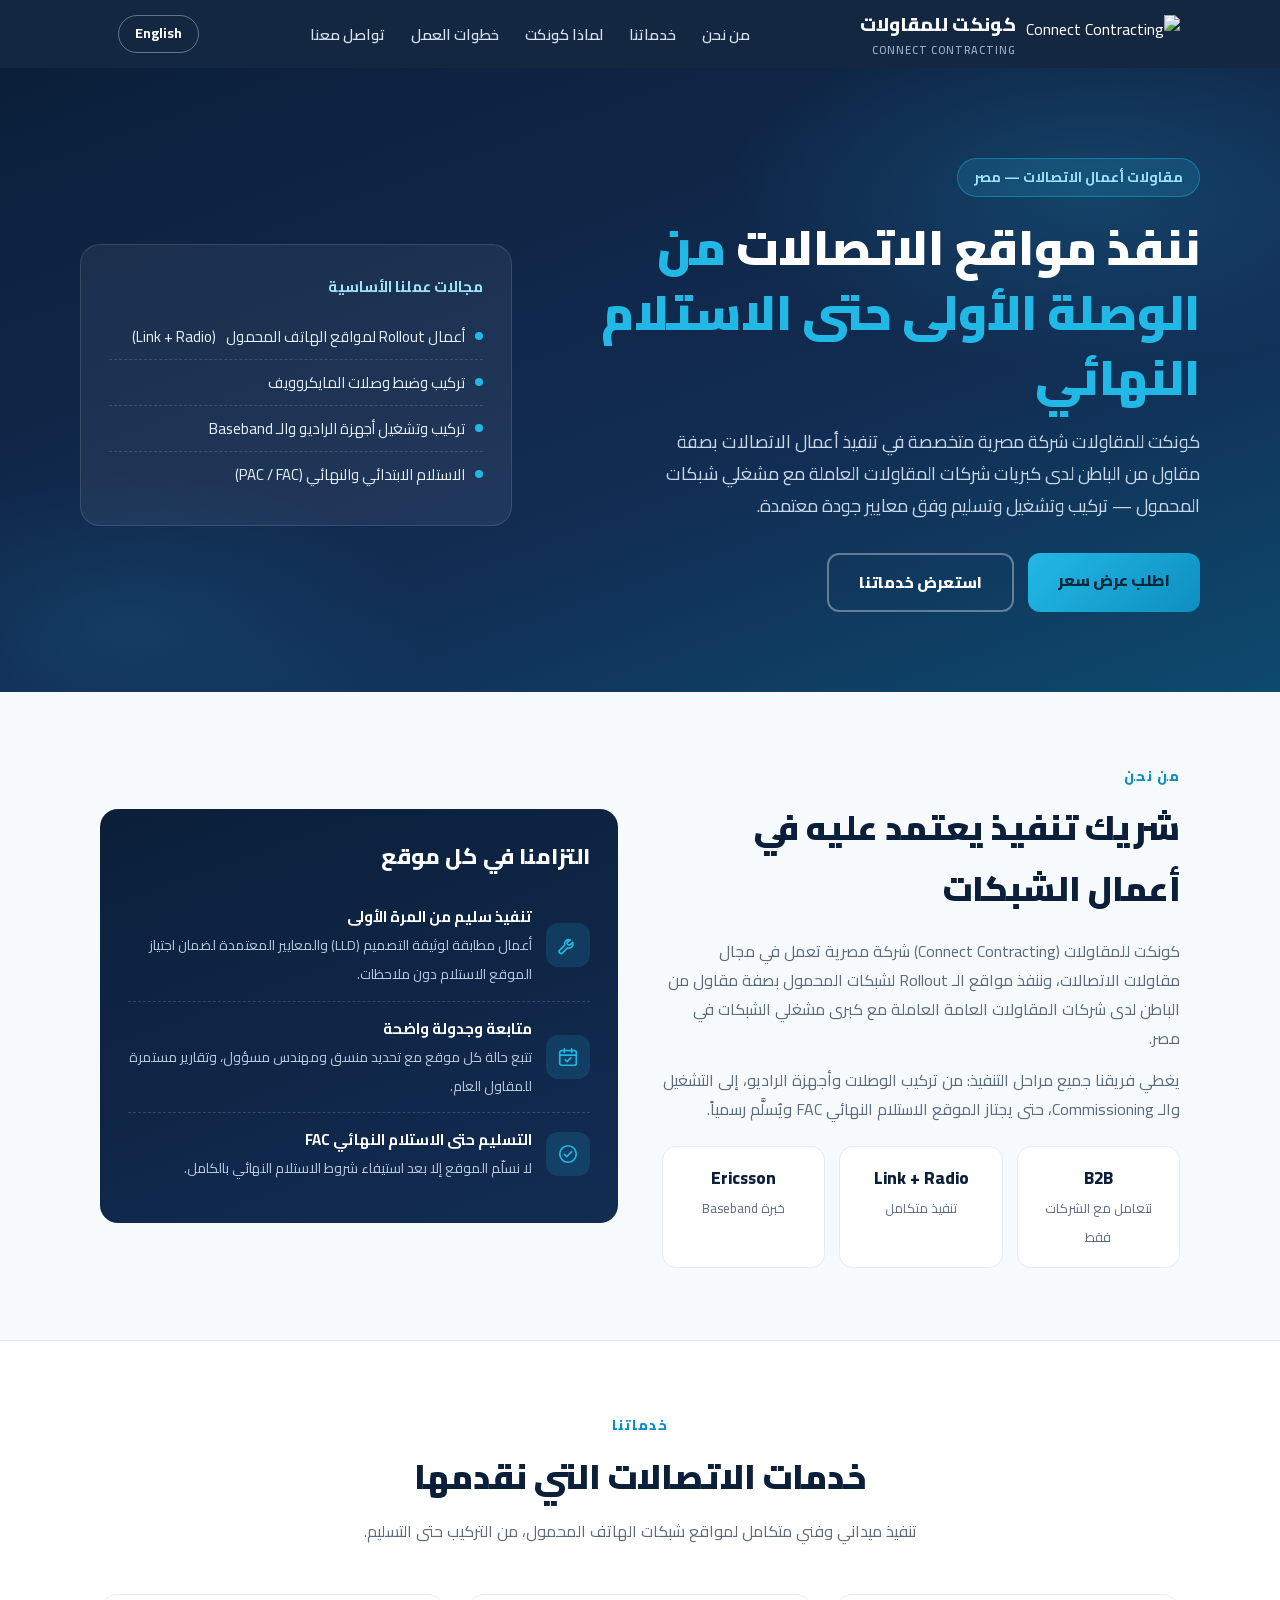
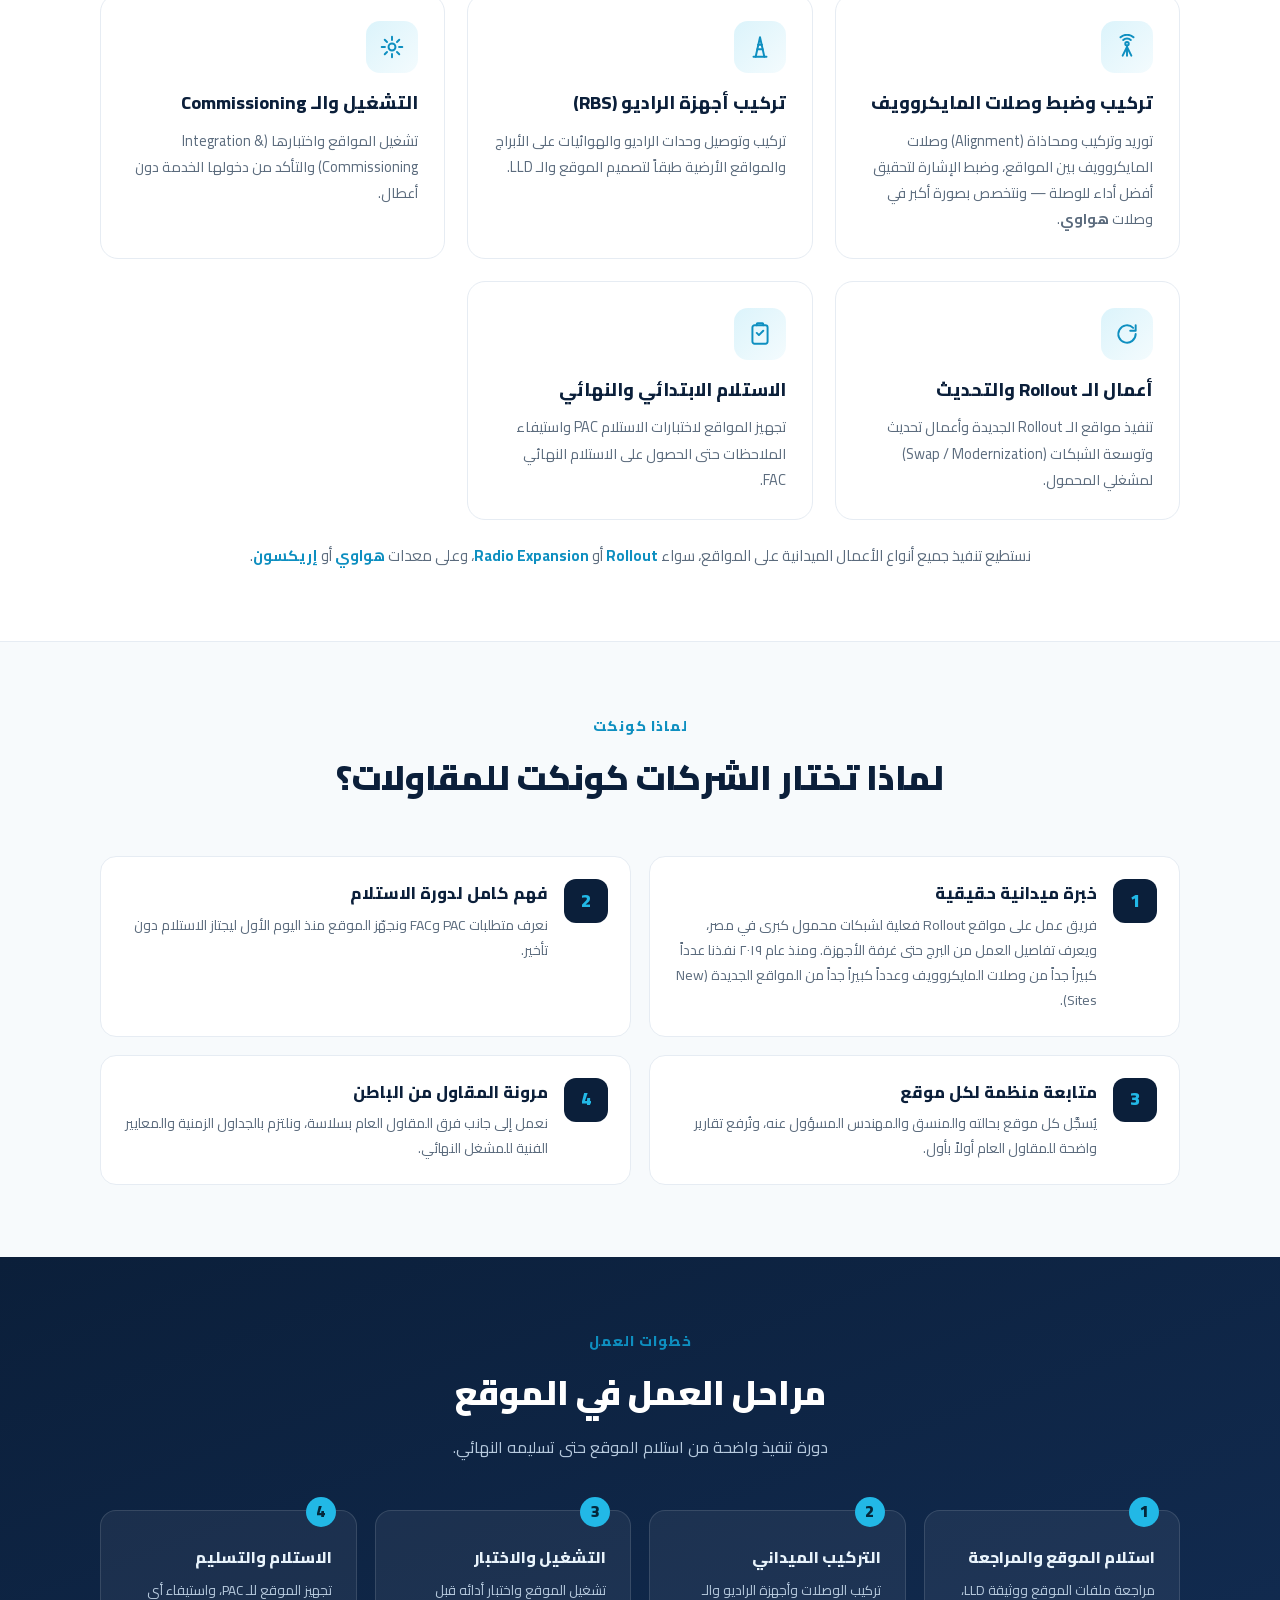
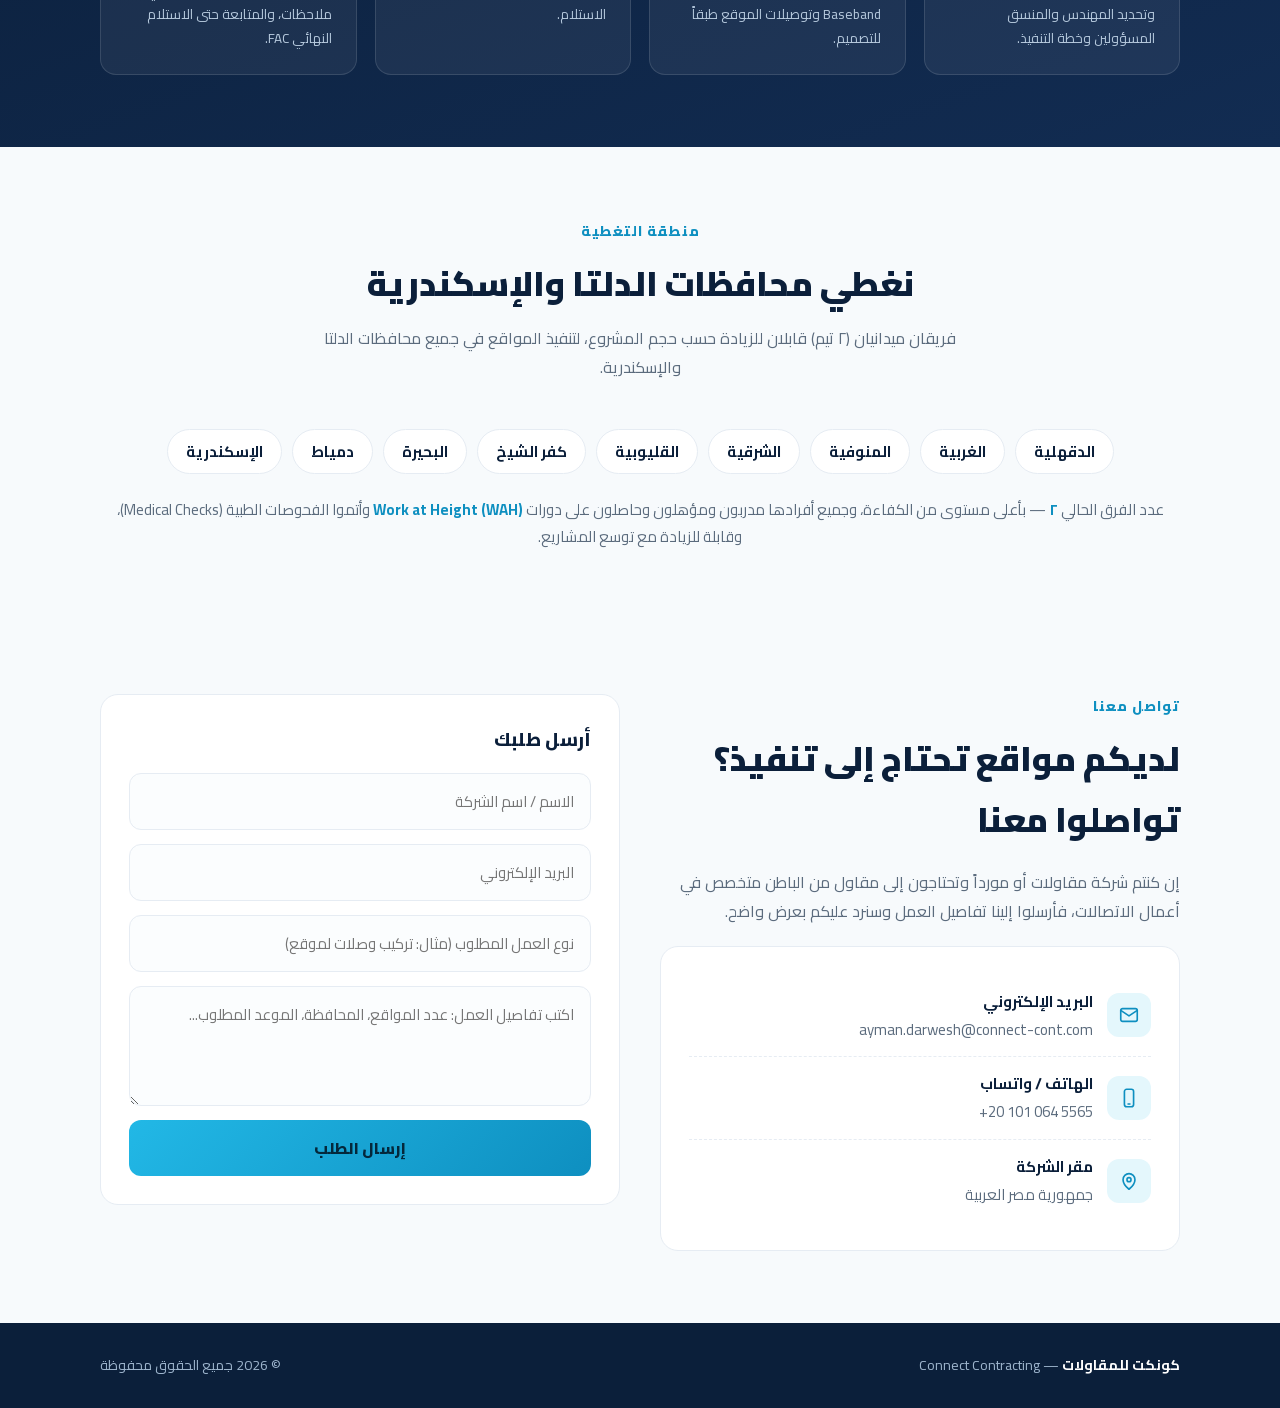
==== index.html @ efa1f14a "Update header logo palette + favicon background" ====
<!doctype html>
<html lang="ar" dir="rtl">
<head>
<meta charset="UTF-8" />
<meta name="viewport" content="width=device-width, initial-scale=1.0" />
<title>كونكت للمقاولات | Connect Contracting — مقاولات أعمال الاتصالات</title>
<meta name="description" content="كونكت للمقاولات (Connect Contracting): شركة مصرية متخصصة في تنفيذ أعمال الاتصالات — تركيب وتشغيل محطات الهاتف المحمول ووصلات المايكروويف وأعمال الـ Rollout لشبكات المحمول." />
<link rel="canonical" href="https://www.connect-cont.com/">
<link rel="alternate" hreflang="ar" href="https://www.connect-cont.com/">
<link rel="alternate" hreflang="en" href="https://www.connect-cont.com/en/">
<link rel="alternate" hreflang="x-default" href="https://www.connect-cont.com/">
<link rel="stylesheet" href="cairo.css">
<style>
:root{
  --navy:#0b1f3a; --navy2:#122c52; --cyan:#22b8e6; --cyan2:#0e8fc0;
  --ink:#1c2733; --muted:#5b6b7d; --line:#e6ecf3; --bg:#f7fafc; --card:#ffffff;
}
*{margin:0;padding:0;box-sizing:border-box}
html{scroll-behavior:smooth}
body{font-family:'Cairo',Tahoma,sans-serif;color:var(--ink);background:var(--bg);line-height:1.8}
.container{max-width:1120px;margin:0 auto;padding:0 20px}
/* ===== Header ===== */
header{position:sticky;top:0;z-index:50;background:rgba(11,31,58,.96);backdrop-filter:blur(6px)}
.nav{display:flex;align-items:center;justify-content:space-between;height:68px}
.brand{display:flex;align-items:center;gap:10px;color:#fff;text-decoration:none}
.brand .logo-img{display:grid;place-items:center}
.brand .logo-img img{height:38px;width:auto;display:block}
.brand .logo-img img.logo-compact{display:none}
.brand b{font-size:19px;font-weight:800}
.brand small{display:block;font-size:11px;color:#9db4cc;font-weight:600;letter-spacing:1px}
.nav-links{display:flex;gap:26px;list-style:none}
.nav-links a{color:#d7e4f2;text-decoration:none;font-weight:600;font-size:15px}
.nav-links a:hover{color:var(--cyan)}
@media(max-width:760px){.nav-links{display:none}}
/* ===== Hero ===== */
.hero{background:linear-gradient(160deg,var(--navy) 0%,var(--navy2) 60%,#0d4a6e 100%);color:#fff;overflow:hidden;position:relative}
.hero::after{content:"";position:absolute;inset:0;background:
  radial-gradient(600px 300px at 85% 20%,rgba(34,184,230,.18),transparent 60%),
  radial-gradient(500px 260px at 10% 90%,rgba(34,184,230,.12),transparent 60%);pointer-events:none}
.hero-inner{position:relative;z-index:1;padding:90px 0 80px;display:grid;grid-template-columns:1.2fr .8fr;gap:40px;align-items:center}
@media(max-width:860px){.hero-inner{grid-template-columns:1fr;padding:60px 0}}
.hero .tag{display:inline-block;background:rgba(34,184,230,.15);border:1px solid rgba(34,184,230,.4);color:#9fe3fa;padding:6px 16px;border-radius:999px;font-size:14px;font-weight:700;margin-bottom:18px}
.hero h1{font-size:clamp(30px,4.6vw,48px);font-weight:900;line-height:1.35;margin-bottom:16px}
.hero h1 span{color:var(--cyan)}
.hero p.lead{font-size:18px;color:#c9d9ea;max-width:560px;margin-bottom:30px}
.hero-cta{display:flex;gap:14px;flex-wrap:wrap}
.btn{display:inline-block;padding:13px 30px;border-radius:12px;font-weight:800;font-size:16px;text-decoration:none;transition:.2s}
.btn-primary{background:linear-gradient(135deg,var(--cyan),var(--cyan2));color:#04283b}
.btn-primary:hover{transform:translateY(-2px)}
.btn-ghost{border:2px solid rgba(255,255,255,.35);color:#fff}
.btn-ghost:hover{border-color:var(--cyan);color:var(--cyan)}
.hero-card{background:rgba(255,255,255,.06);border:1px solid rgba(255,255,255,.12);border-radius:20px;padding:28px}
.hero-card h3{color:#9fe3fa;font-size:15px;margin-bottom:14px;font-weight:700}
.hero-card ul{list-style:none}
.hero-card li{padding:9px 0;border-bottom:1px dashed rgba(255,255,255,.14);color:#e6eff8;font-size:15px;display:flex;gap:10px;align-items:center}
.hero-card li:last-child{border:0}
.hero-card li::before{content:"";width:8px;height:8px;border-radius:50%;background:var(--cyan);flex:none}
/* ===== Sections ===== */
section{padding:72px 0}
.sec-head{text-align:center;max-width:640px;margin:0 auto 48px}
.sec-head .kicker{color:var(--cyan2);font-weight:800;font-size:14px;letter-spacing:1px;margin-bottom:8px}
.sec-head h2{font-size:clamp(24px,3.4vw,34px);font-weight:900;color:var(--navy)}
.sec-head p{color:var(--muted);margin-top:10px}
/* Coverage */
.cov-grid{display:flex;flex-wrap:wrap;gap:10px;justify-content:center;margin-top:24px}
.cov-grid span{background:#fff;border:1px solid var(--line);border-radius:999px;padding:8px 18px;font-weight:700;font-size:15px;color:var(--navy)}
.teams-note{text-align:center;margin-top:22px;color:var(--muted);font-size:15px}
.teams-note strong{color:var(--cyan2)}
/* About */
.about-grid{display:grid;grid-template-columns:1fr 1fr;gap:44px;align-items:center}
@media(max-width:860px){.about-grid{grid-template-columns:1fr}}
.about-grid h3{color:var(--navy);font-size:22px;margin-bottom:12px;font-weight:800}
.about-grid p{color:var(--muted);margin-bottom:14px}
.stats{display:grid;grid-template-columns:repeat(3,1fr);gap:14px;margin-top:22px}
.stat{background:var(--card);border:1px solid var(--line);border-radius:14px;padding:16px;text-align:center}
.stat b{display:block;color:var(--navy);font-size:17px;font-weight:800}
.stat span{font-size:13px;color:var(--muted)}
/* Services */
.services{background:#fff;border-top:1px solid var(--line);border-bottom:1px solid var(--line)}
.svc-grid{display:grid;grid-template-columns:repeat(3,1fr);gap:22px}
@media(max-width:960px){.svc-grid{grid-template-columns:repeat(2,1fr)}}
@media(max-width:620px){.svc-grid{grid-template-columns:1fr}}
.svc{background:var(--card);border:1px solid var(--line);border-radius:18px;padding:26px;transition:.2s}
.svc:hover{transform:translateY(-4px);box-shadow:0 14px 34px rgba(11,31,58,.08);border-color:#cfe7f2}
.svc .icon{width:52px;height:52px;border-radius:14px;background:linear-gradient(135deg,rgba(34,184,230,.16),rgba(34,184,230,.05));display:grid;place-items:center;font-size:24px;margin-bottom:14px}
.svc h3{color:var(--navy);font-size:18px;font-weight:800;margin-bottom:8px}
.svc p{color:var(--muted);font-size:14.5px}
/* Why us */
.why-grid{display:grid;grid-template-columns:repeat(2,1fr);gap:18px}
@media(max-width:700px){.why-grid{grid-template-columns:1fr}}
.why{display:flex;gap:16px;background:var(--card);border:1px solid var(--line);border-radius:16px;padding:22px}
.why .n{flex:none;width:44px;height:44px;border-radius:12px;background:var(--navy);color:var(--cyan);display:grid;place-items:center;font-weight:900;font-size:18px}
.why h3{color:var(--navy);font-size:16.5px;font-weight:800;margin-bottom:4px}
.why p{color:var(--muted);font-size:14px}
/* Process */
.process{background:linear-gradient(160deg,var(--navy),var(--navy2));color:#fff}
.process .sec-head h2{color:#fff}
.process .sec-head p{color:#b7cade}
.steps{display:grid;grid-template-columns:repeat(4,1fr);gap:18px;counter-reset:st}
@media(max-width:900px){.steps{grid-template-columns:repeat(2,1fr)}}
@media(max-width:560px){.steps{grid-template-columns:1fr}}
.step{background:rgba(255,255,255,.06);border:1px solid rgba(255,255,255,.12);border-radius:16px;padding:24px;position:relative}
.step::before{counter-increment:st;content:counter(st);position:absolute;top:-14px;inset-inline-start:20px;width:30px;height:30px;border-radius:50%;background:var(--cyan);color:#04283b;font-weight:900;display:grid;place-items:center}
.step h3{font-size:16px;font-weight:800;margin:8px 0 6px;color:#e8f3fb}
.step p{font-size:13.5px;color:#b7cade}
/* Contact */
.contact-grid{display:grid;grid-template-columns:1fr 1fr;gap:40px;align-items:start}
@media(max-width:860px){.contact-grid{grid-template-columns:1fr}}
.c-card{background:var(--card);border:1px solid var(--line);border-radius:18px;padding:28px}
.c-item{display:flex;gap:14px;align-items:center;padding:13px 0;border-bottom:1px dashed var(--line)}
.c-item:last-child{border:0}
.c-item .ic{width:44px;height:44px;border-radius:12px;background:rgba(34,184,230,.12);display:grid;place-items:center;font-size:20px;flex:none}
.c-item b{display:block;color:var(--navy);font-size:15px}
.c-item a,.c-item span.v{color:var(--muted);font-size:15px;text-decoration:none;direction:ltr;unicode-bidi:plaintext}
.c-item a:hover{color:var(--cyan2)}
form{display:grid;gap:14px}
input,textarea{width:100%;padding:13px 16px;border:1px solid var(--line);border-radius:12px;font-family:inherit;font-size:15px;background:#fbfdfe}
input:focus,textarea:focus{outline:2px solid rgba(34,184,230,.5);border-color:var(--cyan)}
textarea{min-height:120px;resize:vertical}
form button{border:0;cursor:pointer;font-family:inherit}
/* Footer */
footer{background:var(--navy);color:#9db4cc;padding:30px 0;font-size:14px}
footer .container{display:flex;justify-content:space-between;gap:14px;flex-wrap:wrap;align-items:center}
footer b{color:#fff}
.lang{color:#fff;border:1px solid rgba(255,255,255,.35);padding:5px 16px;border-radius:999px;font-size:14px;font-weight:700;text-decoration:none;margin-inline-start:18px;white-space:nowrap}.lang:hover{color:var(--cyan);border-color:var(--cyan)}
.nav-right{display:flex;align-items:center}
@media(max-width:860px){.hero-inner{padding:60px 20px}}
@media(max-width:760px){.brand small{display:none}.brand b{font-size:16px;white-space:nowrap}.brand .logo-img img{height:30px}.brand .logo-img img.logo-full{display:none}.brand .logo-img img.logo-compact{display:block}.lang{margin-inline-start:8px;padding:4px 12px;font-size:13px}}
</style>
<link rel="icon" type="image/png" sizes="32x32" href="favicon-32.png">
<link rel="apple-touch-icon" href="logo-icon-180.png">
</head>
<body>

<header>
  <div class="container nav">
    <a class="brand" href="#top">
      <span class="logo-img"><img class="logo-full" src="logo-header.svg" alt="Connect Contracting"><img class="logo-compact" src="logo-header-compact.svg" alt=""></span>
      <span><b>كونكت للمقاولات</b><small>CONNECT CONTRACTING</small></span>
    </a>
    <ul class="nav-links">
      <li><a href="#about">من نحن</a></li>
      <li><a href="#services">خدماتنا</a></li>
      <li><a href="#why">لماذا كونكت</a></li>
      <li><a href="#process">خطوات العمل</a></li>
      <li><a href="#contact">تواصل معنا</a></li>
    </ul>
    <a class="lang" href="/en/" hreflang="en" lang="en" dir="ltr">English</a>
  </div>
</header>

<div class="hero" id="top">
  <div class="container hero-inner">
    <div>
      <span class="tag">مقاولات أعمال الاتصالات — مصر</span>
      <h1>ننفذ مواقع الاتصالات <span>من الوصلة الأولى حتى الاستلام النهائي</span></h1>
      <p class="lead">كونكت للمقاولات شركة مصرية متخصصة في تنفيذ أعمال الاتصالات بصفة مقاول من الباطن لدى كبريات شركات المقاولات العاملة مع مشغلي شبكات المحمول — تركيب وتشغيل وتسليم وفق معايير جودة معتمدة.</p>
      <div class="hero-cta">
        <a class="btn btn-primary" href="#contact">اطلب عرض سعر</a>
        <a class="btn btn-ghost" href="#services">استعرض خدماتنا</a>
      </div>
    </div>
    <div class="hero-card">
      <h3>مجالات عملنا الأساسية</h3>
      <ul>
        <li>أعمال Rollout لمواقع الهاتف المحمول <bdi>(Link + Radio)</bdi></li>
        <li>تركيب وضبط وصلات المايكروويف</li>
        <li>تركيب وتشغيل أجهزة الراديو والـ Baseband</li>
        <li>الاستلام الابتدائي والنهائي (PAC / FAC)</li>
      </ul>
    </div>
  </div>
</div>

<section id="about">
  <div class="container about-grid">
    <div>
      <div class="sec-head" style="text-align:right;margin:0 0 18px">
        <div class="kicker">من نحن</div>
        <h2>شريك تنفيذ يعتمد عليه في أعمال الشبكات</h2>
      </div>
      <p>كونكت للمقاولات (Connect Contracting) شركة مصرية تعمل في مجال مقاولات الاتصالات، وننفذ مواقع الـ Rollout لشبكات المحمول بصفة مقاول من الباطن لدى شركات المقاولات العامة العاملة مع كبرى مشغلي الشبكات في مصر.</p>
      <p>يغطي فريقنا جميع مراحل التنفيذ: من تركيب الوصلات وأجهزة الراديو، إلى التشغيل والـ Commissioning، حتى يجتاز الموقع الاستلام النهائي FAC ويُسلَّم رسمياً.</p>
      <div class="stats">
        <div class="stat"><b>B2B</b><span>نتعامل مع الشركات فقط</span></div>
        <div class="stat"><b>Link + Radio</b><span>تنفيذ متكامل</span></div>
        <div class="stat"><b>Ericsson</b><span>خبرة Baseband</span></div>
      </div>
    </div>
    <div class="c-card" style="background:linear-gradient(160deg,var(--navy),var(--navy2));border:0;color:#dbe8f5">
      <h3 style="color:#fff;margin-bottom:14px">التزامنا في كل موقع</h3>
      <div class="c-item" style="border-color:rgba(255,255,255,.15)"><div class="ic" style="background:rgba(34,184,230,.15)"><svg viewBox="0 0 24 24" width="22" height="22" fill="none" stroke="#22b8e6" stroke-width="1.8" stroke-linecap="round" stroke-linejoin="round"><path d="M14.5 6.5a4.5 4.5 0 0 0-6 5.6L3 17.6a2.1 2.1 0 0 0 3 3l5.5-5.5a4.5 4.5 0 0 0 5.6-6l-3 3-2.5-.6-.6-2.5 3.5-2.5z"/></svg></div><div><b style="color:#fff">تنفيذ سليم من المرة الأولى</b><span style="color:#b7cade;font-size:14px">أعمال مطابقة لوثيقة التصميم (LLD) والمعايير المعتمدة لضمان اجتياز الموقع الاستلام دون ملاحظات.</span></div></div>
      <div class="c-item" style="border-color:rgba(255,255,255,.15)"><div class="ic" style="background:rgba(34,184,230,.15)"><svg viewBox="0 0 24 24" width="22" height="22" fill="none" stroke="#22b8e6" stroke-width="1.8" stroke-linecap="round" stroke-linejoin="round"><rect x="3" y="5" width="18" height="16" rx="2"/><path d="M3 10h18M8 3v4M16 3v4"/><path d="M9 15l2 2 4-4"/></svg></div><div><b style="color:#fff">متابعة وجدولة واضحة</b><span style="color:#b7cade;font-size:14px">تتبع حالة كل موقع مع تحديد منسق ومهندس مسؤول، وتقارير مستمرة للمقاول العام.</span></div></div>
      <div class="c-item" style="border:0"><div class="ic" style="background:rgba(34,184,230,.15)"><svg viewBox="0 0 24 24" width="22" height="22" fill="none" stroke="#22b8e6" stroke-width="1.8" stroke-linecap="round" stroke-linejoin="round"><circle cx="12" cy="12" r="9"/><path d="M8 12.5l2.5 2.5L16 9.5"/></svg></div><div><b style="color:#fff">التسليم حتى الاستلام النهائي FAC</b><span style="color:#b7cade;font-size:14px">لا نسلّم الموقع إلا بعد استيفاء شروط الاستلام النهائي بالكامل.</span></div></div>
    </div>
  </div>
</section>

<section class="services" id="services">
  <div class="container">
    <div class="sec-head">
      <div class="kicker">خدماتنا</div>
      <h2>خدمات الاتصالات التي نقدمها</h2>
      <p>تنفيذ ميداني وفني متكامل لمواقع شبكات الهاتف المحمول، من التركيب حتى التسليم.</p>
    </div>
    <div class="svc-grid">
      <div class="svc"><div class="icon"><svg viewBox="0 0 24 24" width="26" height="26" fill="none" stroke="#0e8fc0" stroke-width="1.8" stroke-linecap="round" stroke-linejoin="round"><path d="M12 20v-8"/><path d="M12 12l-4 8"/><path d="M12 12l4 8"/><circle cx="12" cy="9" r="1.6"/><path d="M8.5 5.5a5 5 0 0 1 7 0"/><path d="M6 3a9 9 0 0 1 12 0"/></svg></div><h3>تركيب وضبط وصلات المايكروويف</h3><p>توريد وتركيب ومحاذاة (Alignment) وصلات المايكروويف بين المواقع، وضبط الإشارة لتحقيق أفضل أداء للوصلة — ونتخصص بصورة أكبر في وصلات <strong>هواوي</strong>.</p></div>
      <div class="svc"><div class="icon"><svg viewBox="0 0 24 24" width="26" height="26" fill="none" stroke="#0e8fc0" stroke-width="1.8" stroke-linecap="round" stroke-linejoin="round"><path d="M8 21l4-18 4 18"/><path d="M9.5 14h5"/><path d="M10.2 10h3.6"/><path d="M6 21h12"/></svg></div><h3>تركيب أجهزة الراديو (RBS)</h3><p>تركيب وتوصيل وحدات الراديو والهوائيات على الأبراج والمواقع الأرضية طبقاً لتصميم الموقع والـ LLD.</p></div>
            <div class="svc"><div class="icon"><svg viewBox="0 0 24 24" width="26" height="26" fill="none" stroke="#0e8fc0" stroke-width="1.8" stroke-linecap="round" stroke-linejoin="round"><circle cx="12" cy="12" r="3.2"/><path d="M12 2.5v3M12 18.5v3M2.5 12h3M18.5 12h3M5.3 5.3l2.1 2.1M16.6 16.6l2.1 2.1M18.7 5.3l-2.1 2.1M7.4 16.6l-2.1 2.1"/></svg></div><h3>التشغيل والـ Commissioning</h3><p>تشغيل المواقع واختبارها (Integration & Commissioning) والتأكد من دخولها الخدمة دون أعطال.</p></div>
      <div class="svc"><div class="icon"><svg viewBox="0 0 24 24" width="26" height="26" fill="none" stroke="#0e8fc0" stroke-width="1.8" stroke-linecap="round" stroke-linejoin="round"><path d="M20 12a8 8 0 1 1-2.34-5.66"/><path d="M20 4v5h-5"/></svg></div><h3>أعمال الـ Rollout والتحديث</h3><p>تنفيذ مواقع الـ Rollout الجديدة وأعمال تحديث وتوسعة الشبكات (Swap / Modernization) لمشغلي المحمول.</p></div>
      <div class="svc"><div class="icon"><svg viewBox="0 0 24 24" width="26" height="26" fill="none" stroke="#0e8fc0" stroke-width="1.8" stroke-linecap="round" stroke-linejoin="round"><rect x="5" y="4" width="14" height="17" rx="2"/><path d="M9 4V2.8A.8.8 0 0 1 9.8 2h4.4a.8.8 0 0 1 .8.8V4"/><path d="M9 11l2 2 4-4"/></svg></div><h3>الاستلام الابتدائي والنهائي</h3><p>تجهيز المواقع لاختبارات الاستلام PAC واستيفاء الملاحظات حتى الحصول على الاستلام النهائي FAC.</p></div>
    </div>
    <p class="teams-note">نستطيع تنفيذ جميع أنواع الأعمال الميدانية على المواقع، سواء <strong>Rollout</strong> أو <strong>Radio Expansion</strong>، وعلى معدات <strong>هواوي</strong> أو <strong>إريكسون</strong>.</p>
  </div>
</section>

<section id="why">
  <div class="container">
    <div class="sec-head">
      <div class="kicker">لماذا كونكت</div>
      <h2>لماذا تختار الشركات كونكت للمقاولات؟</h2>
    </div>
    <div class="why-grid">
      <div class="why"><div class="n">1</div><div><h3>خبرة ميدانية حقيقية</h3><p>فريق عمل على مواقع Rollout فعلية لشبكات محمول كبرى في مصر، ويعرف تفاصيل العمل من البرج حتى غرفة الأجهزة. ومنذ عام ٢٠١٩ نفذنا عدداً كبيراً جداً من وصلات المايكروويف وعدداً كبيراً جداً من المواقع الجديدة (New Sites).</p></div></div>
      <div class="why"><div class="n">2</div><div><h3>فهم كامل لدورة الاستلام</h3><p>نعرف متطلبات PAC وFAC ونجهّز الموقع منذ اليوم الأول ليجتاز الاستلام دون تأخير.</p></div></div>
      <div class="why"><div class="n">3</div><div><h3>متابعة منظمة لكل موقع</h3><p>يُسجَّل كل موقع بحالته والمنسق والمهندس المسؤول عنه، وتُرفع تقارير واضحة للمقاول العام أولاً بأول.</p></div></div>
      <div class="why"><div class="n">4</div><div><h3>مرونة المقاول من الباطن</h3><p>نعمل إلى جانب فرق المقاول العام بسلاسة، ونلتزم بالجداول الزمنية والمعايير الفنية للمشغل النهائي.</p></div></div>
    </div>
  </div>
</section>

<section class="process" id="process">
  <div class="container">
    <div class="sec-head">
      <div class="kicker">خطوات العمل</div>
      <h2>مراحل العمل في الموقع</h2>
      <p>دورة تنفيذ واضحة من استلام الموقع حتى تسليمه النهائي.</p>
    </div>
    <div class="steps">
      <div class="step"><h3>استلام الموقع والمراجعة</h3><p>مراجعة ملفات الموقع ووثيقة LLD، وتحديد المهندس والمنسق المسؤولين وخطة التنفيذ.</p></div>
      <div class="step"><h3>التركيب الميداني</h3><p>تركيب الوصلات وأجهزة الراديو والـ Baseband وتوصيلات الموقع طبقاً للتصميم.</p></div>
      <div class="step"><h3>التشغيل والاختبار</h3><p>تشغيل الموقع واختبار أدائه قبل الاستلام.</p></div>
      <div class="step"><h3>الاستلام والتسليم</h3><p>تجهيز الموقع للـ PAC، واستيفاء أي ملاحظات، والمتابعة حتى الاستلام النهائي FAC.</p></div>
    </div>
  </div>
</section>


<section id="coverage">
  <div class="container">
    <div class="sec-head">
      <div class="kicker">منطقة التغطية</div>
      <h2>نغطي محافظات الدلتا والإسكندرية</h2>
      <p>فريقان ميدانيان (٢ تيم) قابلان للزيادة حسب حجم المشروع، لتنفيذ المواقع في جميع محافظات الدلتا والإسكندرية.</p>
    </div>
    <div class="cov-grid">
      <span>الدقهلية</span><span>الغربية</span><span>المنوفية</span><span>الشرقية</span><span>القليوبية</span><span>كفر الشيخ</span><span>البحيرة</span><span>دمياط</span><span>الإسكندرية</span>
    </div>
    <p class="teams-note">عدد الفرق الحالي <strong>٢</strong> — بأعلى مستوى من الكفاءة، وجميع أفرادها مدربون ومؤهلون وحاصلون على دورات <strong>Work at Height (WAH)</strong> وأتموا الفحوصات الطبية (Medical Checks)، وقابلة للزيادة مع توسع المشاريع.</p>
  </div>
</section>

<section id="contact">
  <div class="container contact-grid">
    <div>
      <div class="sec-head" style="text-align:right;margin:0 0 18px">
        <div class="kicker">تواصل معنا</div>
        <h2>لديكم مواقع تحتاج إلى تنفيذ؟ تواصلوا معنا</h2>
      </div>
      <p style="color:var(--muted);margin-bottom:20px">إن كنتم شركة مقاولات أو مورداً وتحتاجون إلى مقاول من الباطن متخصص في أعمال الاتصالات، فأرسلوا إلينا تفاصيل العمل وسنرد عليكم بعرض واضح.</p>
      <div class="c-card">
        <div class="c-item"><div class="ic"><svg viewBox="0 0 24 24" width="22" height="22" fill="none" stroke="#0e8fc0" stroke-width="1.8" stroke-linecap="round" stroke-linejoin="round"><rect x="3" y="5" width="18" height="14" rx="2"/><path d="M3 7l9 6 9-6"/></svg></div><div><b>البريد الإلكتروني</b><a href="mailto:ayman.darwesh@connect-cont.com">ayman.darwesh@connect-cont.com</a></div></div>
        <div class="c-item"><div class="ic"><svg viewBox="0 0 24 24" width="22" height="22" fill="none" stroke="#0e8fc0" stroke-width="1.8" stroke-linecap="round" stroke-linejoin="round"><rect x="7" y="2.5" width="10" height="19" rx="2.5"/><path d="M11 18.5h2"/></svg></div><div><b>الهاتف / واتساب</b><a href="https://wa.me/201010645565" target="_blank" rel="noopener">+20 101 064 5565</a></div></div>
        <div class="c-item" style="border:0"><div class="ic"><svg viewBox="0 0 24 24" width="22" height="22" fill="none" stroke="#0e8fc0" stroke-width="1.8" stroke-linecap="round" stroke-linejoin="round"><path d="M12 21s-6.5-5.4-6.5-10.5a6.5 6.5 0 0 1 13 0C18.5 15.6 12 21 12 21z"/><circle cx="12" cy="10.5" r="2.2"/></svg></div><div><b>مقر الشركة</b><span class="v">جمهورية مصر العربية</span></div></div>
      </div>
    </div>
    <div class="c-card">
      <h3 style="color:var(--navy);font-weight:800;margin-bottom:16px">أرسل طلبك</h3>
      <form action="mailto:ayman.darwesh@connect-cont.com" method="post" enctype="text/plain">
        <input type="text" name="الاسم" placeholder="الاسم / اسم الشركة" required>
        <input type="email" name="البريد" placeholder="البريد الإلكتروني" required>
        <input type="text" name="الموضوع" placeholder="نوع العمل المطلوب (مثال: تركيب وصلات لموقع)">
        <textarea name="التفاصيل" placeholder="اكتب تفاصيل العمل: عدد المواقع، المحافظة، الموعد المطلوب..." required></textarea>
        <button class="btn btn-primary" type="submit">إرسال الطلب</button>
      </form>
    </div>
  </div>
</section>

<footer>
  <div class="container">
    <div><b>كونكت للمقاولات</b> — Connect Contracting</div>
    <div>© 2026 جميع الحقوق محفوظة</div>
  </div>
</footer>

</body>
</html>
---- cairo.css ----
@font-face{font-family:'Cairo';font-style:normal;font-weight:400 900;font-display:swap;src:url('fonts/cairo-latin.woff2') format('woff2');unicode-range:U+0000-00FF, U+0131, U+0152-0153, U+02BB-02BC, U+02C6, U+02DA, U+02DC, U+0304, U+0308, U+0329, U+2000-206F, U+20AC, U+2122, U+2191, U+2193, U+2212, U+2215, U+FEFF, U+FFFD;}
@font-face{font-family:'Cairo';font-style:normal;font-weight:400 900;font-display:swap;src:url('fonts/cairo-arabic.woff2') format('woff2');unicode-range:U+0600-06FF, U+0750-077F, U+0870-0891, U+0897-08E1, U+08E3-08FF, U+200C-200E, U+2010-2011, U+204F, U+2E41, U+FB50-FDFF, U+FE70-FE74, U+FE76-FEFC, U+102E0-102FB, U+10E60-10E7E, U+10EC2-10EC7, U+10EC9-10EEE, U+10EF0-10EFF, U+1EE00-1EE03, U+1EE05-1EE1F, U+1EE21-1EE22, U+1EE24, U+1EE27, U+1EE29-1EE32, U+1EE34-1EE37, U+1EE39, U+1EE3B, U+1EE42, U+1EE47, U+1EE49, U+1EE4B, U+1EE4D-1EE4F, U+1EE51-1EE52, U+1EE54, U+1EE57, U+1EE59, U+1EE5B, U+1EE5D, U+1EE5F, U+1EE61-1EE62, U+1EE64, U+1EE67-1EE6A, U+1EE6C-1EE72, U+1EE74-1EE77, U+1EE79-1EE7C, U+1EE7E, U+1EE80-1EE89, U+1EE8B-1EE9B, U+1EEA1-1EEA3, U+1EEA5-1EEA9, U+1EEAB-1EEBB, U+1EEF0-1EEF1;}
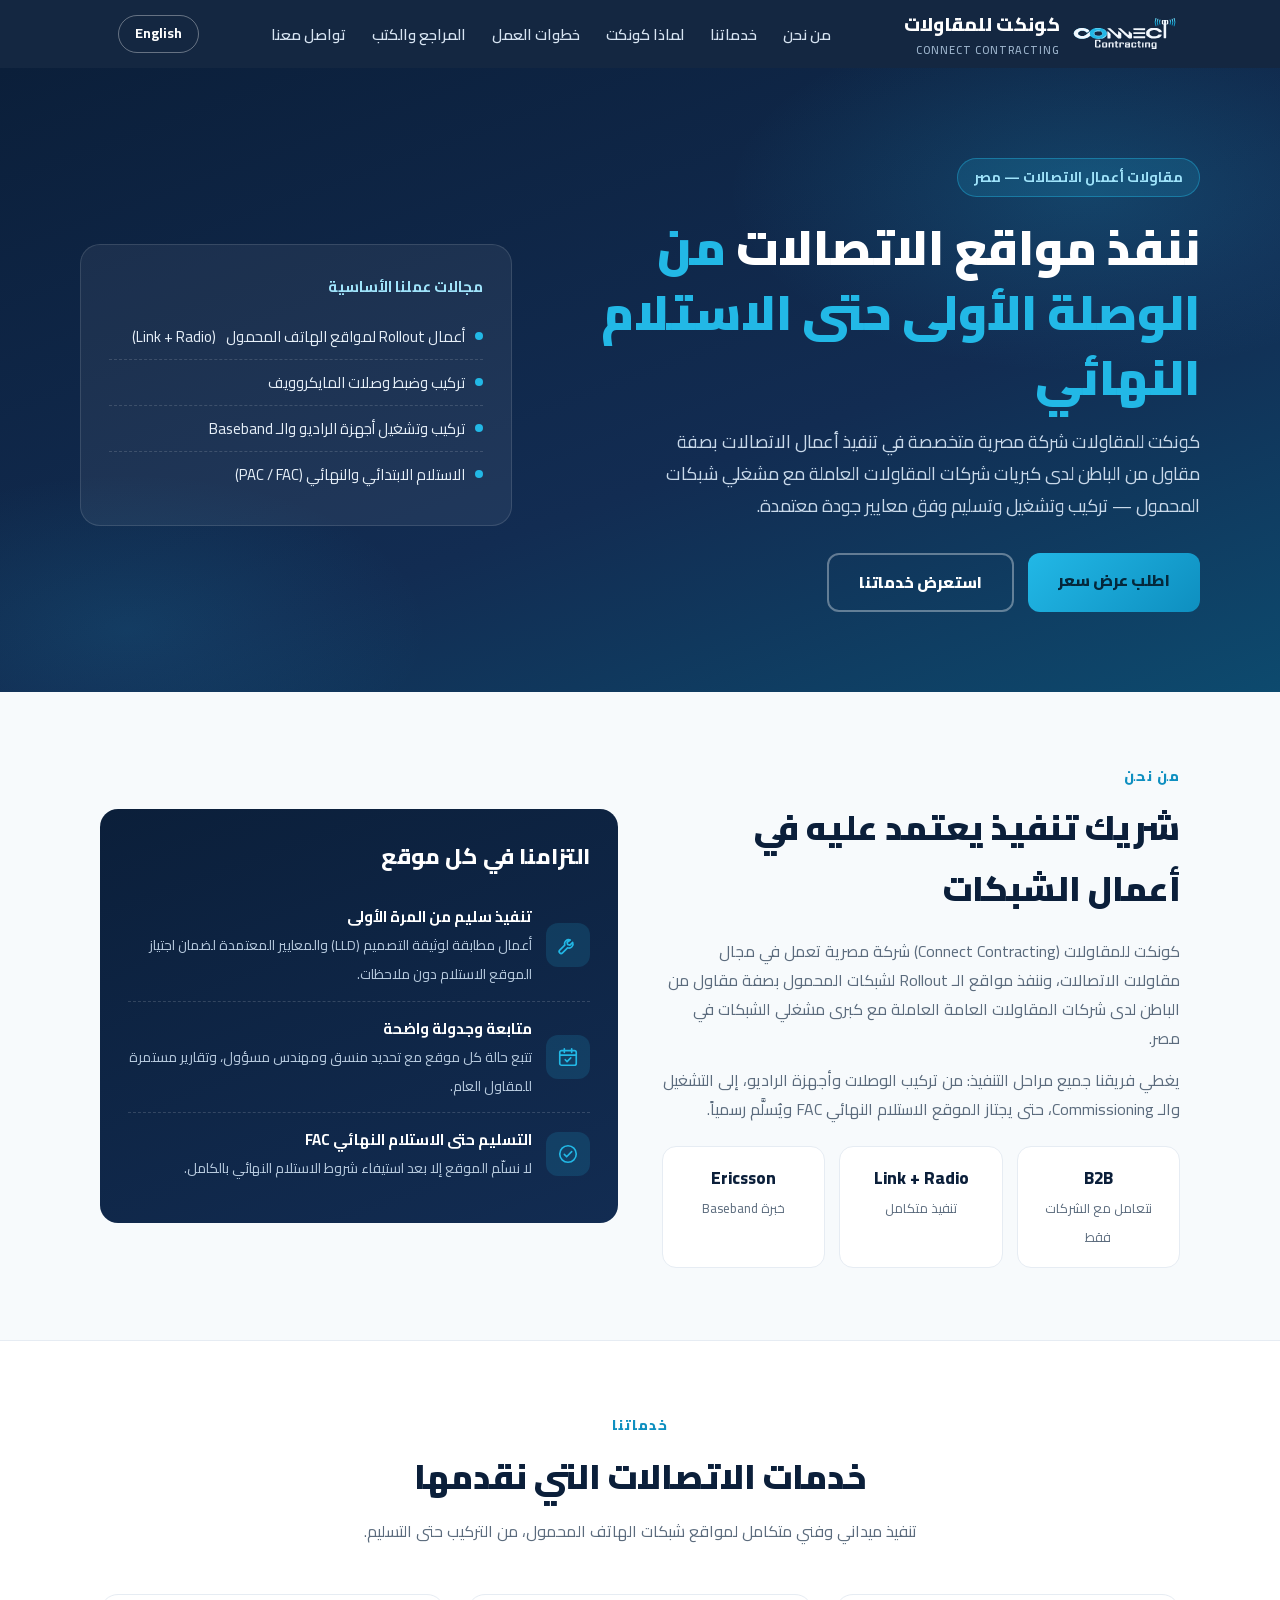
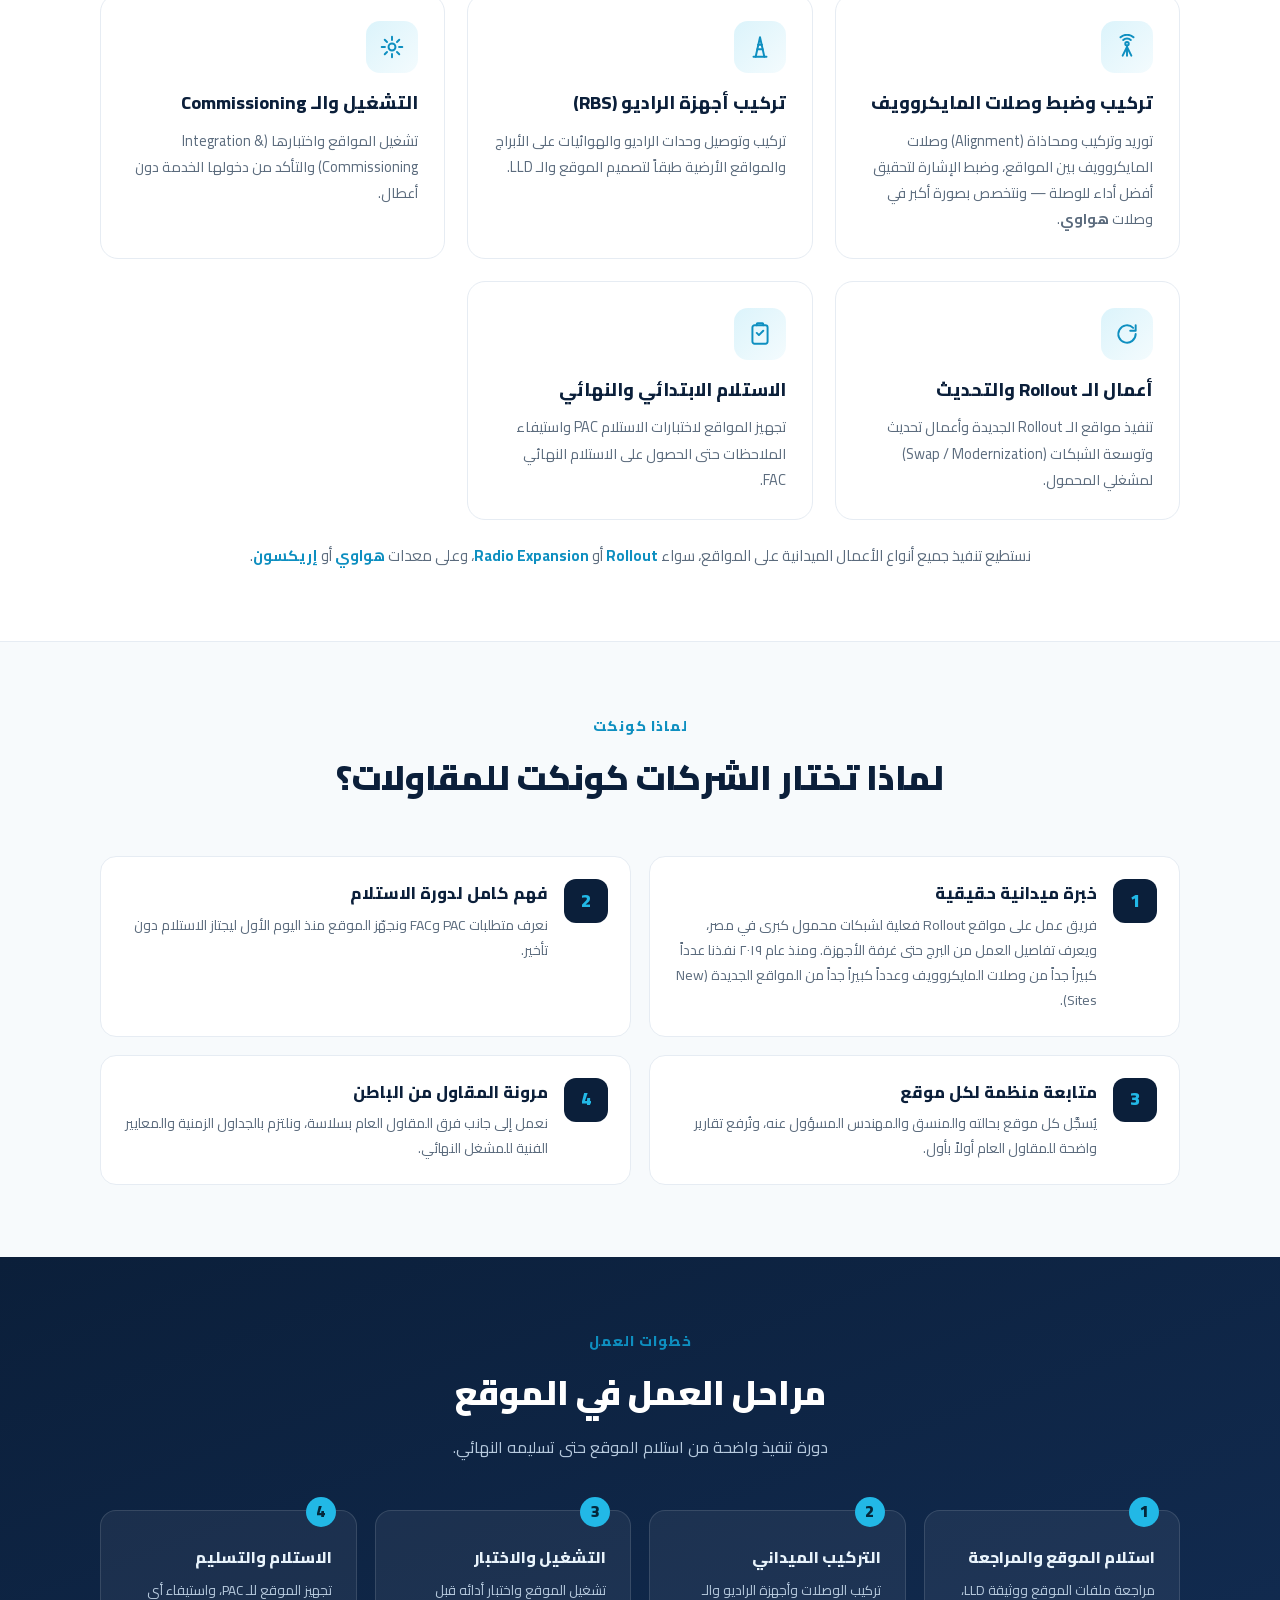
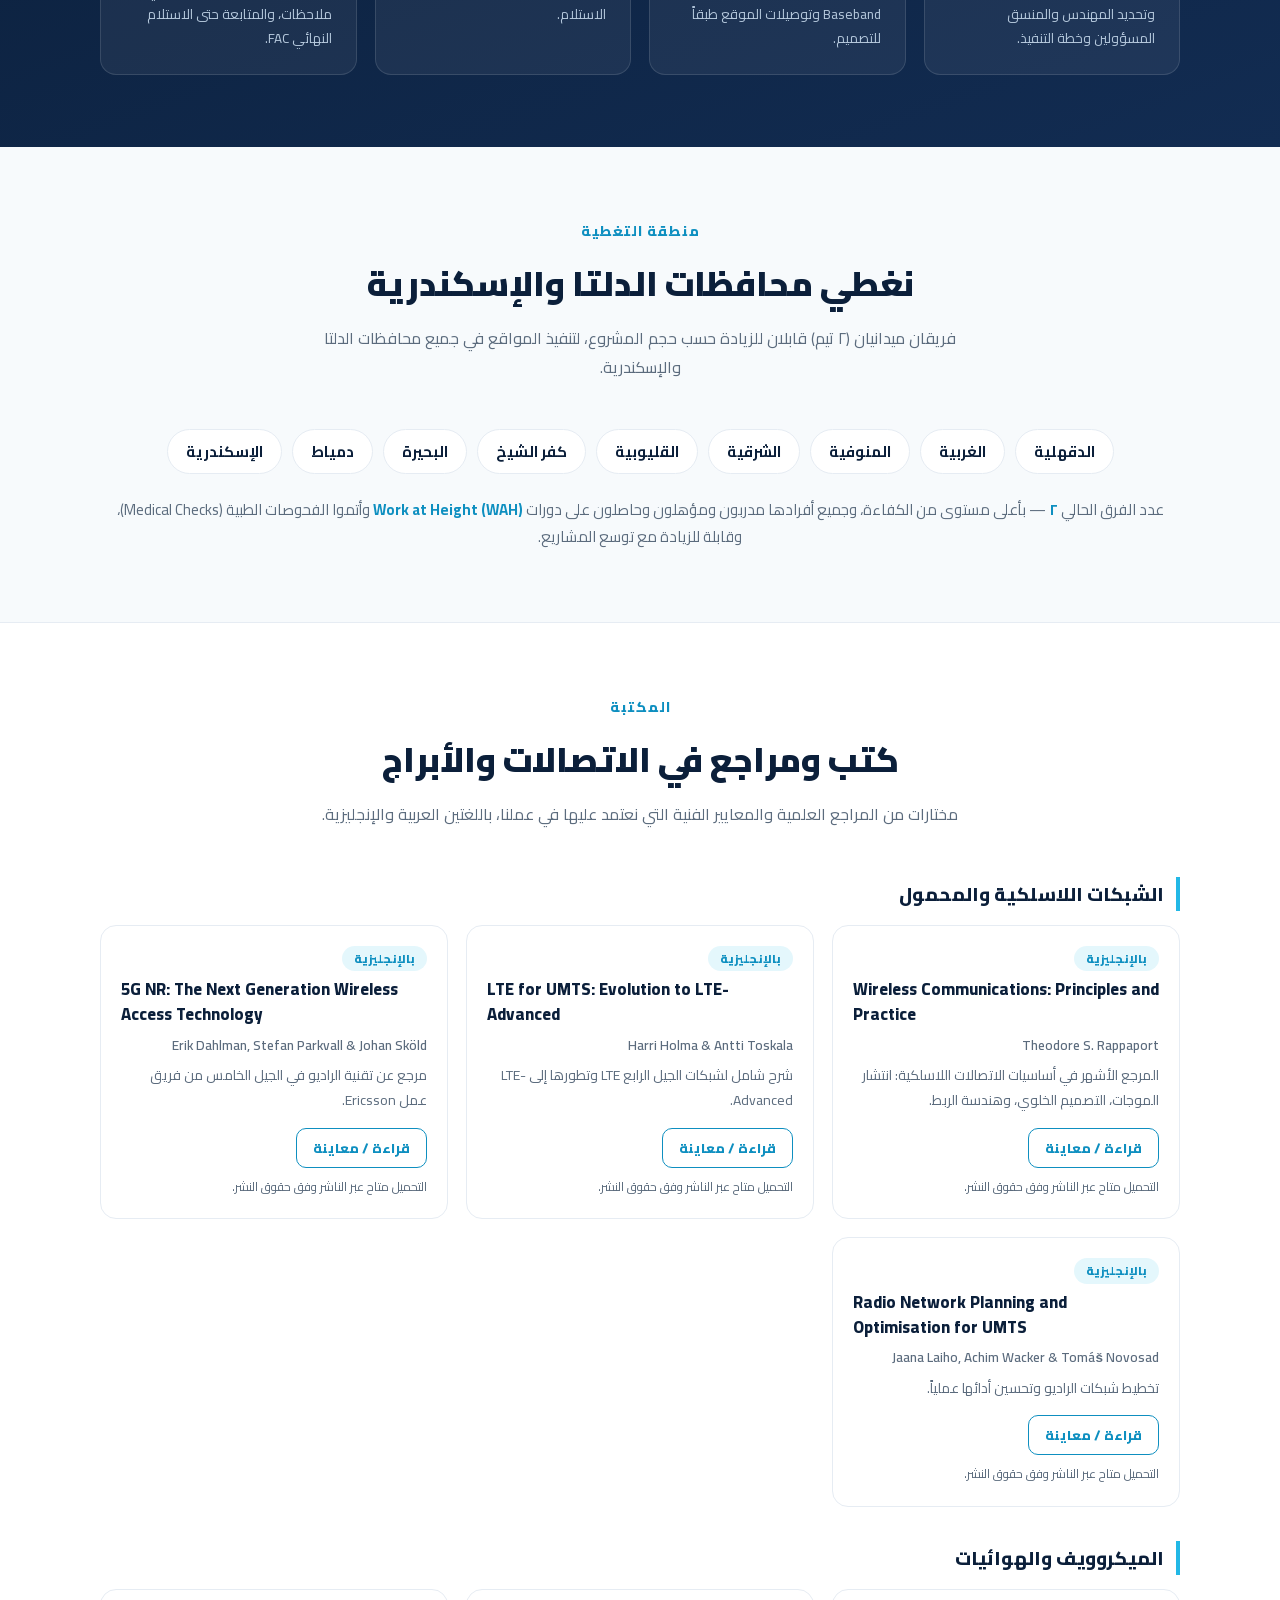
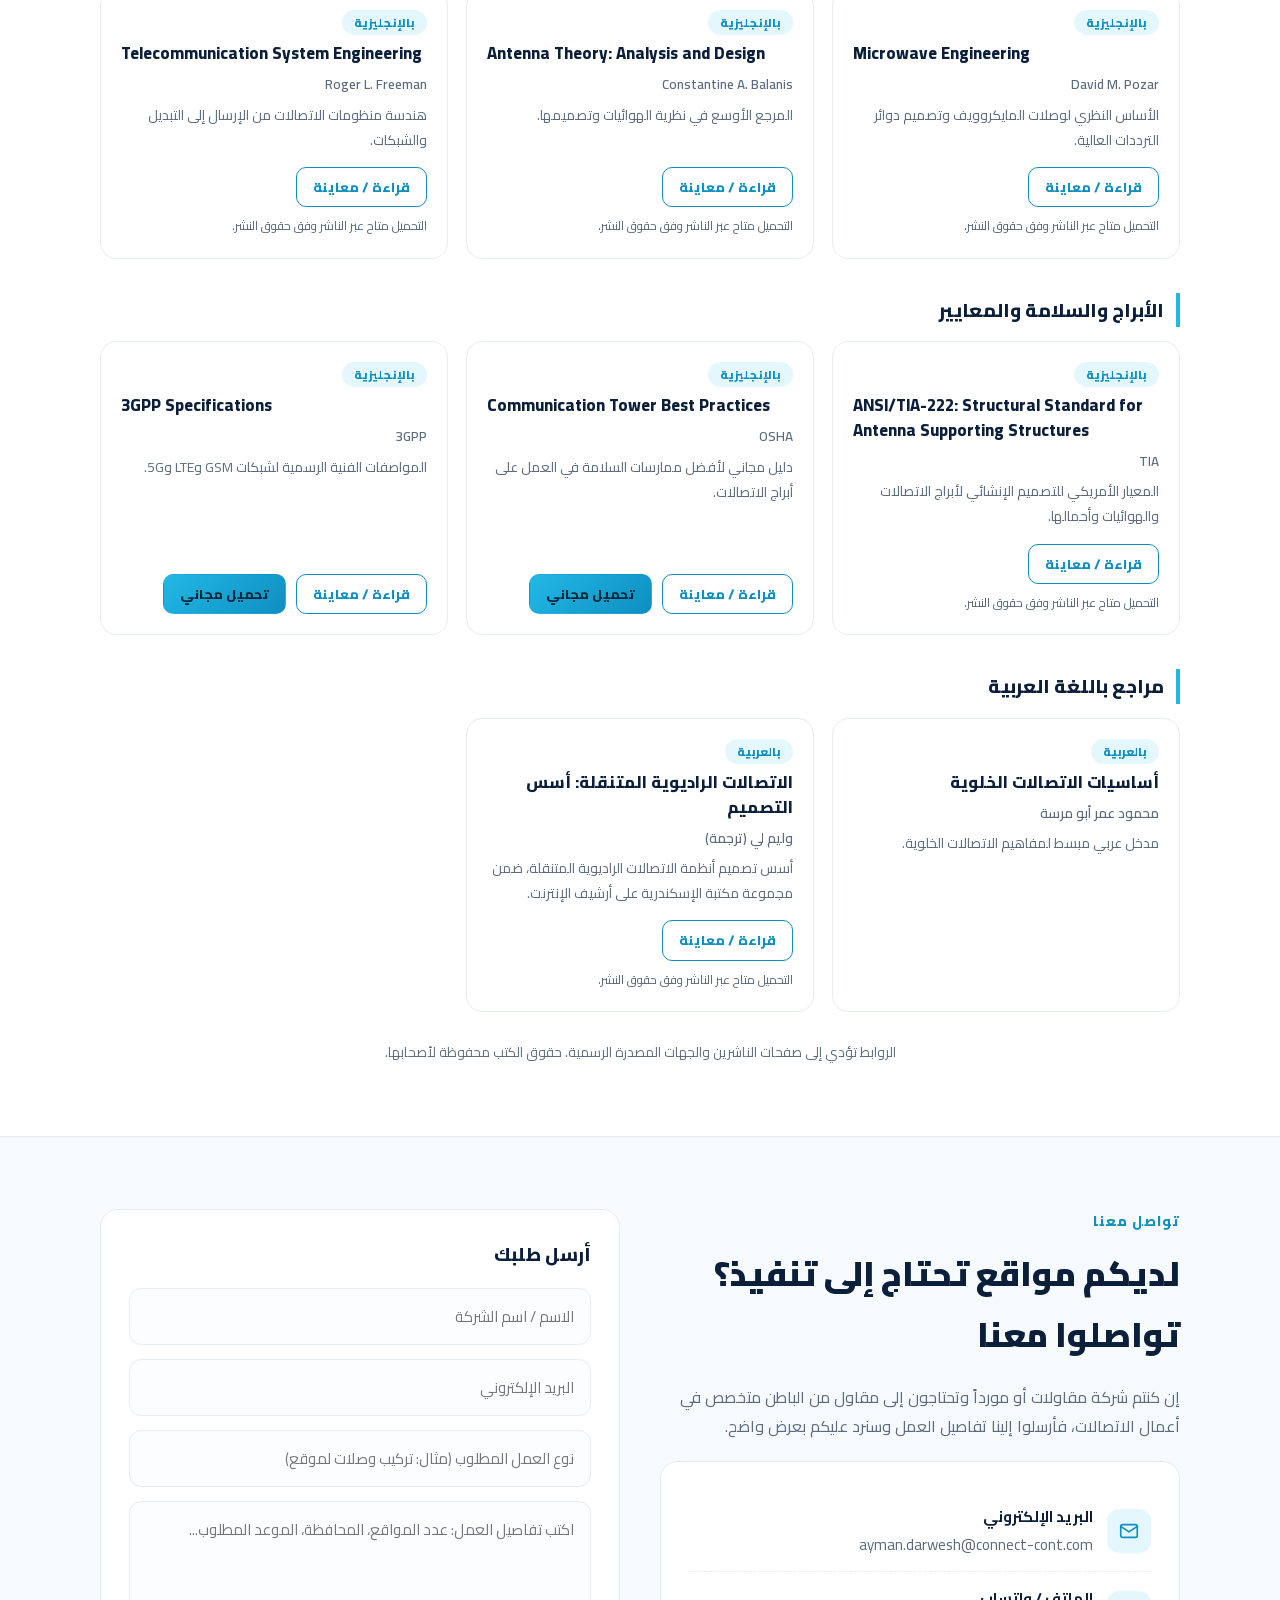
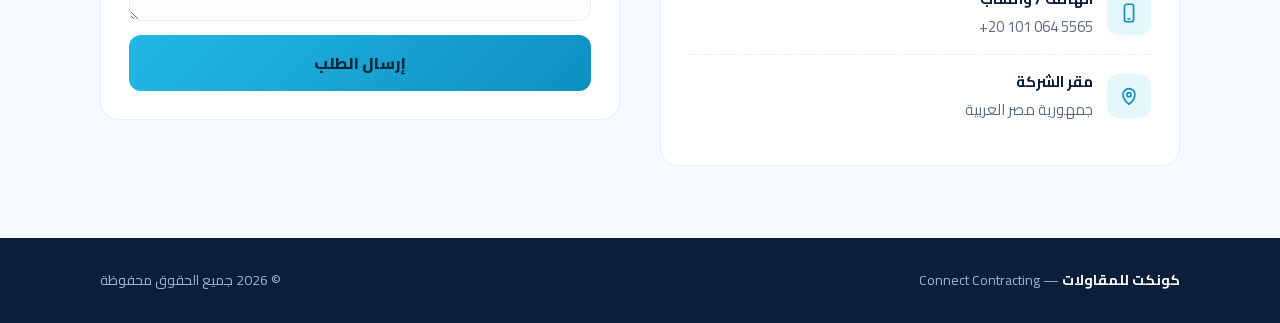
==== commit f7d45091: "Add books and references section (Arabic page)" ====
--- a/index.html
+++ b/index.html
@@ -126,6 +126,26 @@
 .nav-right{display:flex;align-items:center}
 @media(max-width:860px){.hero-inner{padding:60px 20px}}
 @media(max-width:760px){.brand small{display:none}.brand b{font-size:16px;white-space:nowrap}.brand .logo-img img{height:30px}.brand .logo-img img.logo-full{display:none}.brand .logo-img img.logo-compact{display:block}.lang{margin-inline-start:8px;padding:4px 12px;font-size:13px}}
+
+/* Library */
+.library{background:#fff;border-top:1px solid var(--line);border-bottom:1px solid var(--line)}
+.lib-group{margin-top:34px}
+.lib-group h3{color:var(--navy);font-size:19px;font-weight:800;margin-bottom:14px;padding-inline-start:12px;border-inline-start:4px solid var(--cyan)}
+.lib-grid{display:grid;grid-template-columns:repeat(3,1fr);gap:18px}
+@media(max-width:960px){.lib-grid{grid-template-columns:repeat(2,1fr)}}
+@media(max-width:620px){.lib-grid{grid-template-columns:1fr}}
+.book{background:var(--card);border:1px solid var(--line);border-radius:16px;padding:20px;display:flex;flex-direction:column;gap:6px;transition:.2s}
+.book:hover{transform:translateY(-3px);box-shadow:0 12px 28px rgba(11,31,58,.08);border-color:#cfe7f2}
+.book .lang-tag{align-self:flex-start;font-size:12px;font-weight:800;color:var(--cyan2);background:rgba(34,184,230,.12);border-radius:999px;padding:2px 12px}
+.book h4{color:var(--navy);font-size:16.5px;font-weight:800;line-height:1.5;direction:ltr;unicode-bidi:plaintext;text-align:start}
+.book .by{color:var(--muted);font-size:13.5px;font-weight:600}
+.book p{color:var(--muted);font-size:14px;flex:1}
+.book .acts{display:flex;gap:10px;flex-wrap:wrap;margin-top:8px}
+.book .acts a{font-weight:800;font-size:13.5px;text-decoration:none;padding:7px 16px;border-radius:10px;border:1.5px solid var(--cyan2);color:var(--cyan2)}
+.book .acts a.dl{background:linear-gradient(135deg,var(--cyan),var(--cyan2));border-color:transparent;color:#04283b}
+.book .acts a:hover{transform:translateY(-1px)}
+.book .nodl{color:var(--muted);font-size:12.5px;margin-top:2px}
+.lib-note{text-align:center;color:var(--muted);font-size:13.5px;margin-top:28px}
 </style>
 <link rel="icon" type="image/png" sizes="32x32" href="favicon-32.png">
 <link rel="apple-touch-icon" href="logo-icon-180.png">
@@ -143,6 +163,7 @@
       <li><a href="#services">خدماتنا</a></li>
       <li><a href="#why">لماذا كونكت</a></li>
       <li><a href="#process">خطوات العمل</a></li>
+      <li><a href="#library">المراجع والكتب</a></li>
       <li><a href="#contact">تواصل معنا</a></li>
     </ul>
     <a class="lang" href="/en/" hreflang="en" lang="en" dir="ltr">English</a>
@@ -260,6 +281,33 @@
   </div>
 </section>
 
+<section class="library" id="library">
+  <div class="container">
+    <div class="sec-head"><div class="kicker">المكتبة</div><h2>كتب ومراجع في الاتصالات والأبراج</h2><p>مختارات من المراجع العلمية والمعايير الفنية التي نعتمد عليها في عملنا، باللغتين العربية والإنجليزية.</p></div>
+    <div class="lib-group"><h3>الشبكات اللاسلكية والمحمول</h3><div class="lib-grid">
+      <div class="book"><span class="lang-tag">بالإنجليزية</span><h4>Wireless Communications: Principles and Practice</h4><div class="by">Theodore S. Rappaport</div><p>المرجع الأشهر في أساسيات الاتصالات اللاسلكية: انتشار الموجات، التصميم الخلوي، وهندسة الربط.</p><div class="acts"><a href="https://www.oreilly.com/library/view/wireless-communications-principles/0130422320/" target="_blank" rel="noopener">قراءة / معاينة</a></div><div class="nodl">التحميل متاح عبر الناشر وفق حقوق النشر.</div></div>
+      <div class="book"><span class="lang-tag">بالإنجليزية</span><h4>LTE for UMTS: Evolution to LTE-Advanced</h4><div class="by">Harri Holma & Antti Toskala</div><p>شرح شامل لشبكات الجيل الرابع LTE وتطورها إلى LTE-Advanced.</p><div class="acts"><a href="https://www.wiley.com/en-us/LTE+for+UMTS:+Evolution+to+LTE-Advanced,+2nd+Edition-p-9780470660003" target="_blank" rel="noopener">قراءة / معاينة</a></div><div class="nodl">التحميل متاح عبر الناشر وفق حقوق النشر.</div></div>
+      <div class="book"><span class="lang-tag">بالإنجليزية</span><h4>5G NR: The Next Generation Wireless Access Technology</h4><div class="by">Erik Dahlman, Stefan Parkvall & Johan Sköld</div><p>مرجع عن تقنية الراديو في الجيل الخامس من فريق عمل Ericsson.</p><div class="acts"><a href="https://www.ericsson.com/en/reports-and-papers/books/5g-nr-the-next-generation-wireless-access-technology" target="_blank" rel="noopener">قراءة / معاينة</a></div><div class="nodl">التحميل متاح عبر الناشر وفق حقوق النشر.</div></div>
+      <div class="book"><span class="lang-tag">بالإنجليزية</span><h4>Radio Network Planning and Optimisation for UMTS</h4><div class="by">Jaana Laiho, Achim Wacker & Tomáš Novosad</div><p>تخطيط شبكات الراديو وتحسين أدائها عملياً.</p><div class="acts"><a href="https://doi.org/10.1002/9780470031407" target="_blank" rel="noopener">قراءة / معاينة</a></div><div class="nodl">التحميل متاح عبر الناشر وفق حقوق النشر.</div></div>
+    </div></div>
+    <div class="lib-group"><h3>الميكروويف والهوائيات</h3><div class="lib-grid">
+      <div class="book"><span class="lang-tag">بالإنجليزية</span><h4>Microwave Engineering</h4><div class="by">David M. Pozar</div><p>الأساس النظري لوصلات المايكروويف وتصميم دوائر الترددات العالية.</p><div class="acts"><a href="https://www.wiley.com/en-us/Microwave+Engineering%2C+4th+Edition-p-9780470631553" target="_blank" rel="noopener">قراءة / معاينة</a></div><div class="nodl">التحميل متاح عبر الناشر وفق حقوق النشر.</div></div>
+      <div class="book"><span class="lang-tag">بالإنجليزية</span><h4>Antenna Theory: Analysis and Design</h4><div class="by">Constantine A. Balanis</div><p>المرجع الأوسع في نظرية الهوائيات وتصميمها.</p><div class="acts"><a href="https://www.wiley.com/en-us/antenna-theory-analysis-and-design-4th-edition-p-9781118642061" target="_blank" rel="noopener">قراءة / معاينة</a></div><div class="nodl">التحميل متاح عبر الناشر وفق حقوق النشر.</div></div>
+      <div class="book"><span class="lang-tag">بالإنجليزية</span><h4>Telecommunication System Engineering</h4><div class="by">Roger L. Freeman</div><p>هندسة منظومات الاتصالات من الإرسال إلى التبديل والشبكات.</p><div class="acts"><a href="https://www.wiley.com/en-us/Telecommunication+System+Engineering%2C+4th+Edition-p-9780471726203" target="_blank" rel="noopener">قراءة / معاينة</a></div><div class="nodl">التحميل متاح عبر الناشر وفق حقوق النشر.</div></div>
+    </div></div>
+    <div class="lib-group"><h3>الأبراج والسلامة والمعايير</h3><div class="lib-grid">
+      <div class="book"><span class="lang-tag">بالإنجليزية</span><h4>ANSI/TIA-222: Structural Standard for Antenna Supporting Structures</h4><div class="by">TIA</div><p>المعيار الأمريكي للتصميم الإنشائي لأبراج الاتصالات والهوائيات وأحمالها.</p><div class="acts"><a href="https://tiaonline.org/standard/tia-222/" target="_blank" rel="noopener">قراءة / معاينة</a></div><div class="nodl">التحميل متاح عبر الناشر وفق حقوق النشر.</div></div>
+      <div class="book"><span class="lang-tag">بالإنجليزية</span><h4>Communication Tower Best Practices</h4><div class="by">OSHA</div><p>دليل مجاني لأفضل ممارسات السلامة في العمل على أبراج الاتصالات.</p><div class="acts"><a href="https://www.osha.gov/sites/default/files/publications/OSHA3877.pdf" target="_blank" rel="noopener">قراءة / معاينة</a><a class="dl" href="https://www.osha.gov/sites/default/files/publications/OSHA3877.pdf" target="_blank" rel="noopener" download>تحميل مجاني</a></div></div>
+      <div class="book"><span class="lang-tag">بالإنجليزية</span><h4>3GPP Specifications</h4><div class="by">3GPP</div><p>المواصفات الفنية الرسمية لشبكات GSM وLTE و5G.</p><div class="acts"><a href="https://www.3gpp.org/specifications-technologies/specifications" target="_blank" rel="noopener">قراءة / معاينة</a><a class="dl" href="https://www.3gpp.org/specifications-technologies/specifications" target="_blank" rel="noopener" download>تحميل مجاني</a></div></div>
+    </div></div>
+    <div class="lib-group"><h3>مراجع باللغة العربية</h3><div class="lib-grid">
+      <div class="book"><span class="lang-tag">بالعربية</span><h4 dir="rtl">أساسيات الاتصالات الخلوية</h4><div class="by">محمود عمر أبو مرسة</div><p>مدخل عربي مبسط لمفاهيم الاتصالات الخلوية.</p></div>
+      <div class="book"><span class="lang-tag">بالعربية</span><h4 dir="rtl">الاتصالات الراديوية المتنقلة: أسس التصميم</h4><div class="by">وليم لي (ترجمة)</div><p>أسس تصميم أنظمة الاتصالات الراديوية المتنقلة، ضمن مجموعة مكتبة الإسكندرية على أرشيف الإنترنت.</p><div class="acts"><a href="http://archive.org/details/AAlexandrina-094885" target="_blank" rel="noopener">قراءة / معاينة</a></div><div class="nodl">التحميل متاح عبر الناشر وفق حقوق النشر.</div></div>
+    </div></div>
+    <p class="lib-note">الروابط تؤدي إلى صفحات الناشرين والجهات المصدرة الرسمية. حقوق الكتب محفوظة لأصحابها.</p>
+  </div>
+</section>
+
 <section id="contact">
   <div class="container contact-grid">
     <div>
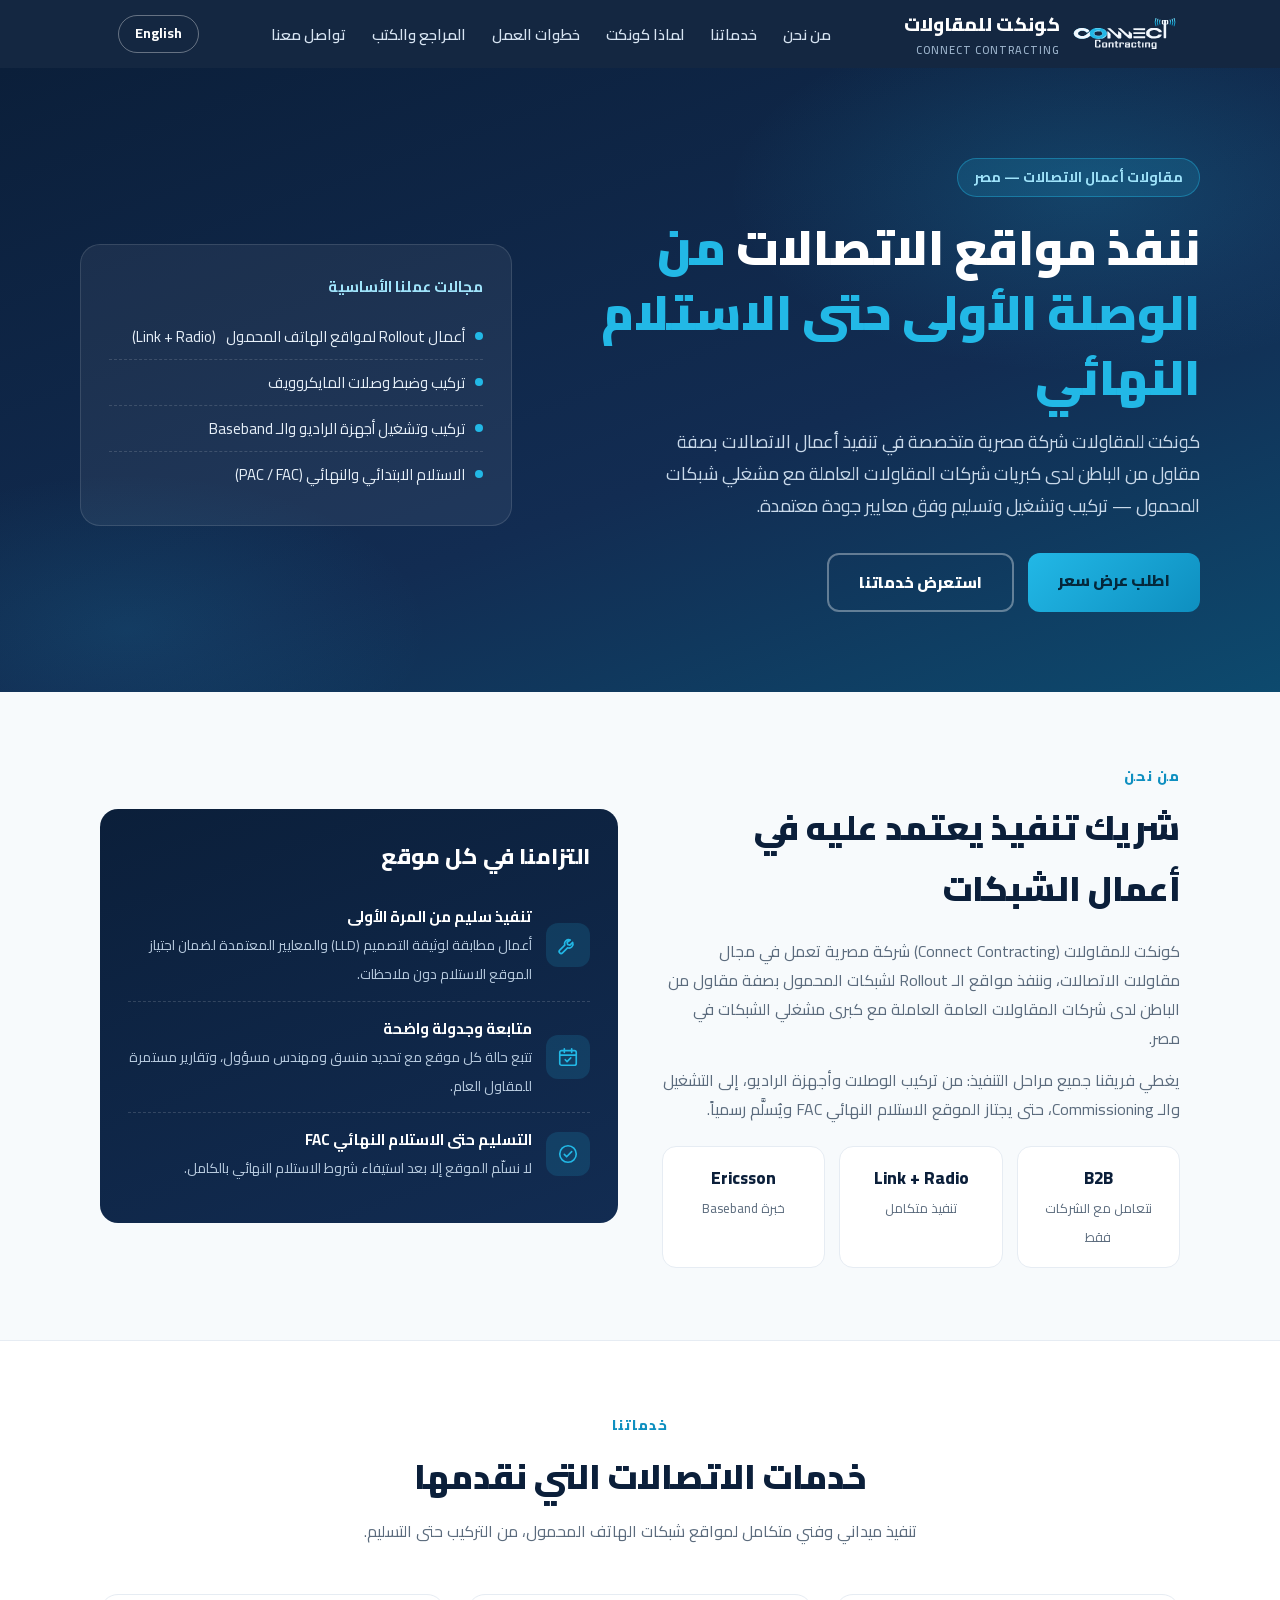
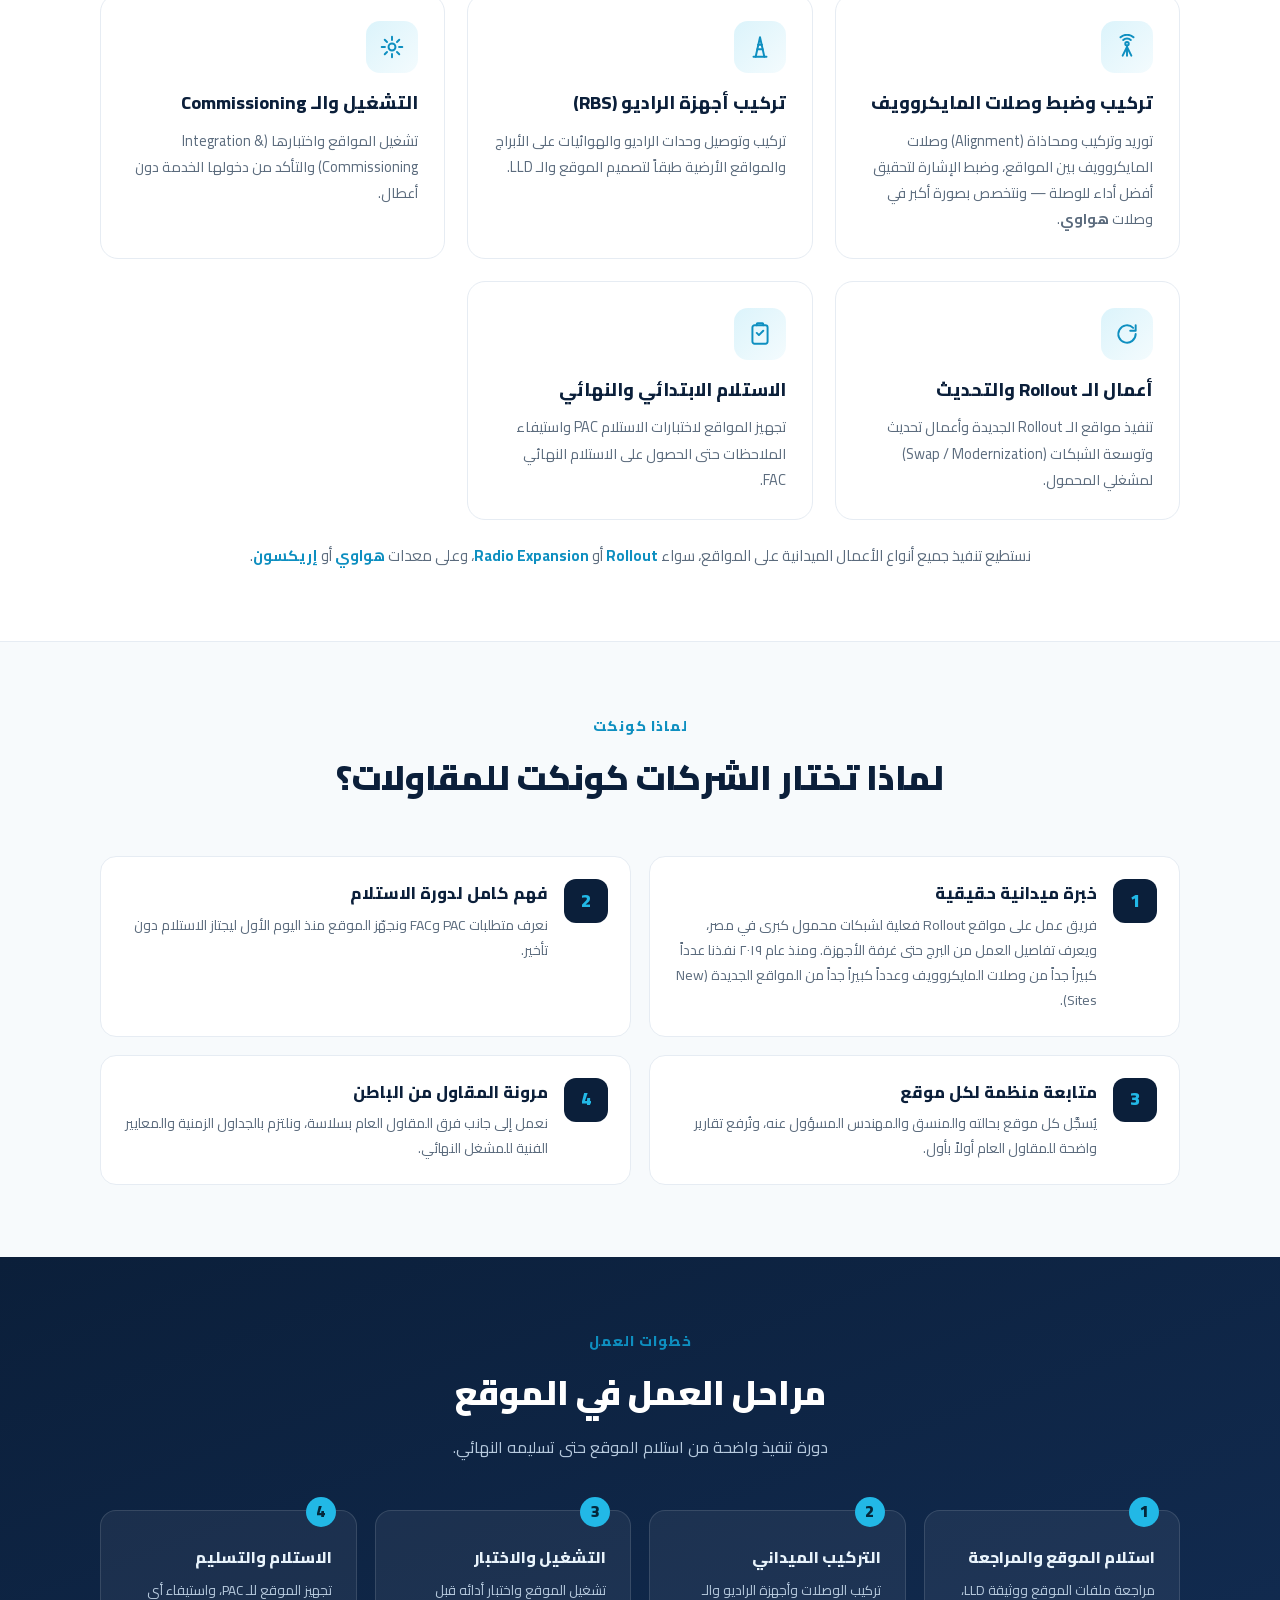
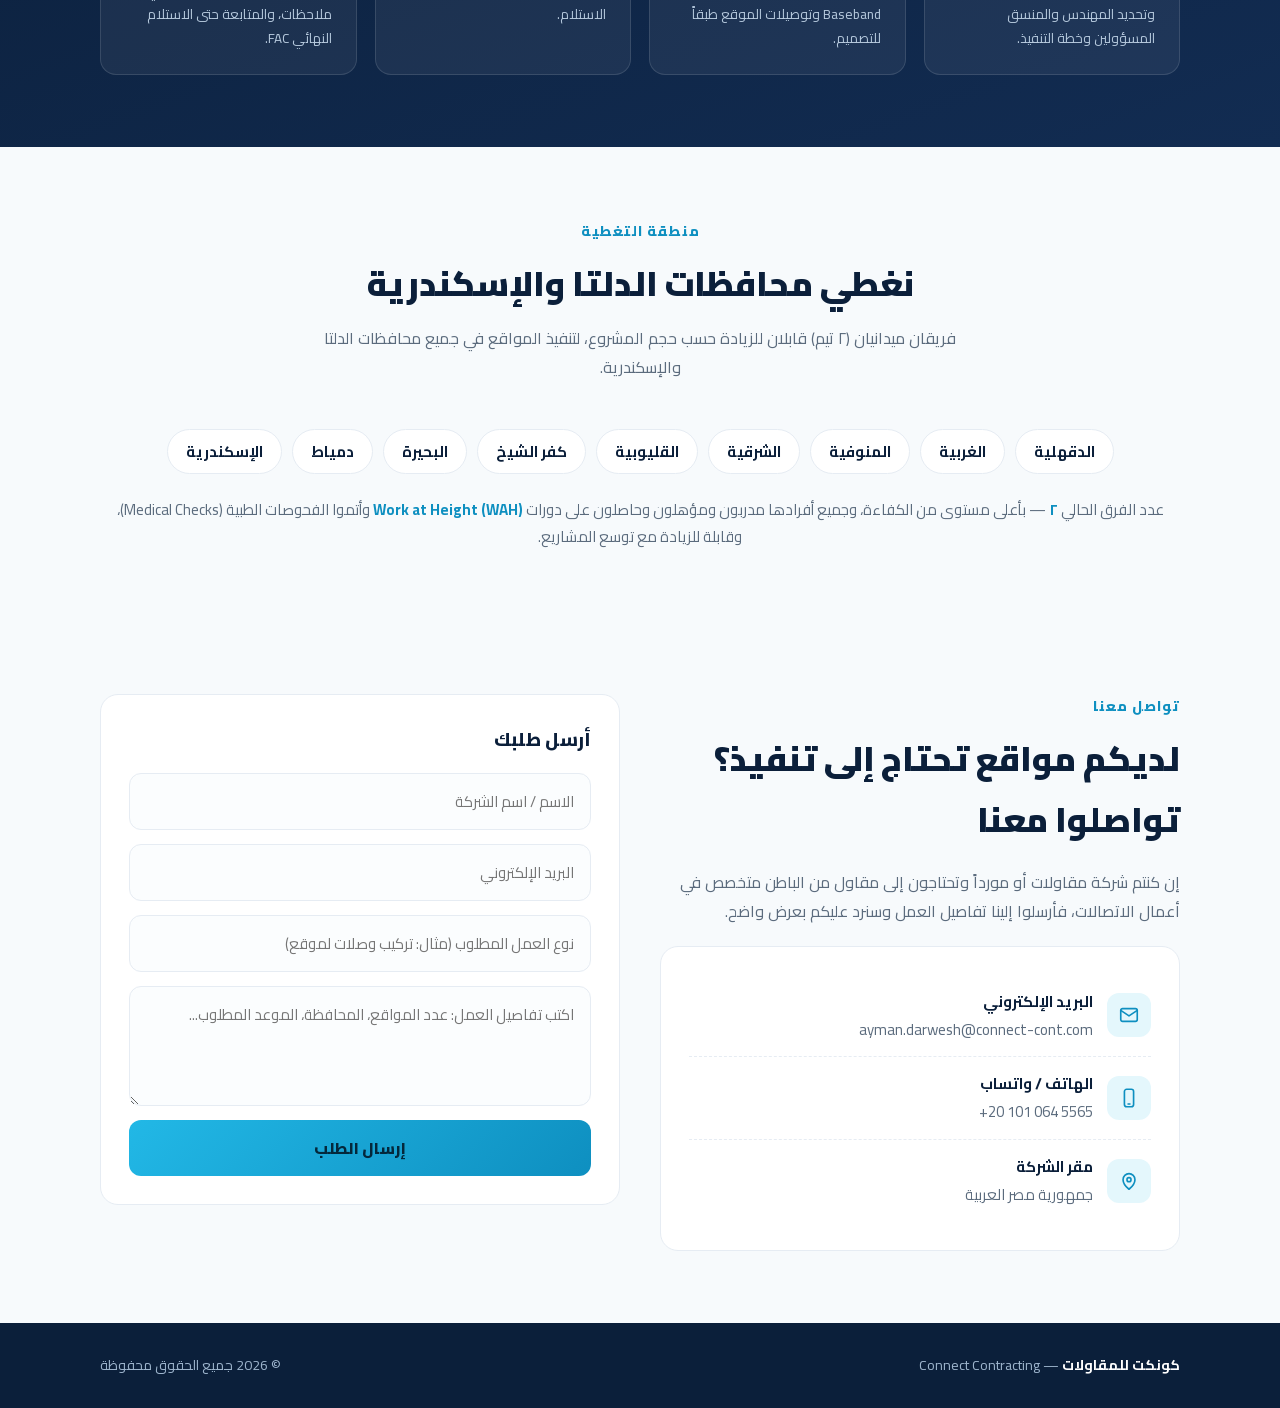
==== commit 346fc46b: "Move library to its own page (Arabic home)" ====
--- a/index.html
+++ b/index.html
@@ -163,7 +163,7 @@
       <li><a href="#services">خدماتنا</a></li>
       <li><a href="#why">لماذا كونكت</a></li>
       <li><a href="#process">خطوات العمل</a></li>
-      <li><a href="#library">المراجع والكتب</a></li>
+      <li><a href="/library/">المراجع والكتب</a></li>
       <li><a href="#contact">تواصل معنا</a></li>
     </ul>
     <a class="lang" href="/en/" hreflang="en" lang="en" dir="ltr">English</a>
@@ -281,32 +281,6 @@
   </div>
 </section>
 
-<section class="library" id="library">
-  <div class="container">
-    <div class="sec-head"><div class="kicker">المكتبة</div><h2>كتب ومراجع في الاتصالات والأبراج</h2><p>مختارات من المراجع العلمية والمعايير الفنية التي نعتمد عليها في عملنا، باللغتين العربية والإنجليزية.</p></div>
-    <div class="lib-group"><h3>الشبكات اللاسلكية والمحمول</h3><div class="lib-grid">
-      <div class="book"><span class="lang-tag">بالإنجليزية</span><h4>Wireless Communications: Principles and Practice</h4><div class="by">Theodore S. Rappaport</div><p>المرجع الأشهر في أساسيات الاتصالات اللاسلكية: انتشار الموجات، التصميم الخلوي، وهندسة الربط.</p><div class="acts"><a href="https://www.oreilly.com/library/view/wireless-communications-principles/0130422320/" target="_blank" rel="noopener">قراءة / معاينة</a></div><div class="nodl">التحميل متاح عبر الناشر وفق حقوق النشر.</div></div>
-      <div class="book"><span class="lang-tag">بالإنجليزية</span><h4>LTE for UMTS: Evolution to LTE-Advanced</h4><div class="by">Harri Holma & Antti Toskala</div><p>شرح شامل لشبكات الجيل الرابع LTE وتطورها إلى LTE-Advanced.</p><div class="acts"><a href="https://www.wiley.com/en-us/LTE+for+UMTS:+Evolution+to+LTE-Advanced,+2nd+Edition-p-9780470660003" target="_blank" rel="noopener">قراءة / معاينة</a></div><div class="nodl">التحميل متاح عبر الناشر وفق حقوق النشر.</div></div>
-      <div class="book"><span class="lang-tag">بالإنجليزية</span><h4>5G NR: The Next Generation Wireless Access Technology</h4><div class="by">Erik Dahlman, Stefan Parkvall & Johan Sköld</div><p>مرجع عن تقنية الراديو في الجيل الخامس من فريق عمل Ericsson.</p><div class="acts"><a href="https://www.ericsson.com/en/reports-and-papers/books/5g-nr-the-next-generation-wireless-access-technology" target="_blank" rel="noopener">قراءة / معاينة</a></div><div class="nodl">التحميل متاح عبر الناشر وفق حقوق النشر.</div></div>
-      <div class="book"><span class="lang-tag">بالإنجليزية</span><h4>Radio Network Planning and Optimisation for UMTS</h4><div class="by">Jaana Laiho, Achim Wacker & Tomáš Novosad</div><p>تخطيط شبكات الراديو وتحسين أدائها عملياً.</p><div class="acts"><a href="https://doi.org/10.1002/9780470031407" target="_blank" rel="noopener">قراءة / معاينة</a></div><div class="nodl">التحميل متاح عبر الناشر وفق حقوق النشر.</div></div>
-    </div></div>
-    <div class="lib-group"><h3>الميكروويف والهوائيات</h3><div class="lib-grid">
-      <div class="book"><span class="lang-tag">بالإنجليزية</span><h4>Microwave Engineering</h4><div class="by">David M. Pozar</div><p>الأساس النظري لوصلات المايكروويف وتصميم دوائر الترددات العالية.</p><div class="acts"><a href="https://www.wiley.com/en-us/Microwave+Engineering%2C+4th+Edition-p-9780470631553" target="_blank" rel="noopener">قراءة / معاينة</a></div><div class="nodl">التحميل متاح عبر الناشر وفق حقوق النشر.</div></div>
-      <div class="book"><span class="lang-tag">بالإنجليزية</span><h4>Antenna Theory: Analysis and Design</h4><div class="by">Constantine A. Balanis</div><p>المرجع الأوسع في نظرية الهوائيات وتصميمها.</p><div class="acts"><a href="https://www.wiley.com/en-us/antenna-theory-analysis-and-design-4th-edition-p-9781118642061" target="_blank" rel="noopener">قراءة / معاينة</a></div><div class="nodl">التحميل متاح عبر الناشر وفق حقوق النشر.</div></div>
-      <div class="book"><span class="lang-tag">بالإنجليزية</span><h4>Telecommunication System Engineering</h4><div class="by">Roger L. Freeman</div><p>هندسة منظومات الاتصالات من الإرسال إلى التبديل والشبكات.</p><div class="acts"><a href="https://www.wiley.com/en-us/Telecommunication+System+Engineering%2C+4th+Edition-p-9780471726203" target="_blank" rel="noopener">قراءة / معاينة</a></div><div class="nodl">التحميل متاح عبر الناشر وفق حقوق النشر.</div></div>
-    </div></div>
-    <div class="lib-group"><h3>الأبراج والسلامة والمعايير</h3><div class="lib-grid">
-      <div class="book"><span class="lang-tag">بالإنجليزية</span><h4>ANSI/TIA-222: Structural Standard for Antenna Supporting Structures</h4><div class="by">TIA</div><p>المعيار الأمريكي للتصميم الإنشائي لأبراج الاتصالات والهوائيات وأحمالها.</p><div class="acts"><a href="https://tiaonline.org/standard/tia-222/" target="_blank" rel="noopener">قراءة / معاينة</a></div><div class="nodl">التحميل متاح عبر الناشر وفق حقوق النشر.</div></div>
-      <div class="book"><span class="lang-tag">بالإنجليزية</span><h4>Communication Tower Best Practices</h4><div class="by">OSHA</div><p>دليل مجاني لأفضل ممارسات السلامة في العمل على أبراج الاتصالات.</p><div class="acts"><a href="https://www.osha.gov/sites/default/files/publications/OSHA3877.pdf" target="_blank" rel="noopener">قراءة / معاينة</a><a class="dl" href="https://www.osha.gov/sites/default/files/publications/OSHA3877.pdf" target="_blank" rel="noopener" download>تحميل مجاني</a></div></div>
-      <div class="book"><span class="lang-tag">بالإنجليزية</span><h4>3GPP Specifications</h4><div class="by">3GPP</div><p>المواصفات الفنية الرسمية لشبكات GSM وLTE و5G.</p><div class="acts"><a href="https://www.3gpp.org/specifications-technologies/specifications" target="_blank" rel="noopener">قراءة / معاينة</a><a class="dl" href="https://www.3gpp.org/specifications-technologies/specifications" target="_blank" rel="noopener" download>تحميل مجاني</a></div></div>
-    </div></div>
-    <div class="lib-group"><h3>مراجع باللغة العربية</h3><div class="lib-grid">
-      <div class="book"><span class="lang-tag">بالعربية</span><h4 dir="rtl">أساسيات الاتصالات الخلوية</h4><div class="by">محمود عمر أبو مرسة</div><p>مدخل عربي مبسط لمفاهيم الاتصالات الخلوية.</p></div>
-      <div class="book"><span class="lang-tag">بالعربية</span><h4 dir="rtl">الاتصالات الراديوية المتنقلة: أسس التصميم</h4><div class="by">وليم لي (ترجمة)</div><p>أسس تصميم أنظمة الاتصالات الراديوية المتنقلة، ضمن مجموعة مكتبة الإسكندرية على أرشيف الإنترنت.</p><div class="acts"><a href="http://archive.org/details/AAlexandrina-094885" target="_blank" rel="noopener">قراءة / معاينة</a></div><div class="nodl">التحميل متاح عبر الناشر وفق حقوق النشر.</div></div>
-    </div></div>
-    <p class="lib-note">الروابط تؤدي إلى صفحات الناشرين والجهات المصدرة الرسمية. حقوق الكتب محفوظة لأصحابها.</p>
-  </div>
-</section>
 
 <section id="contact">
   <div class="container contact-grid">
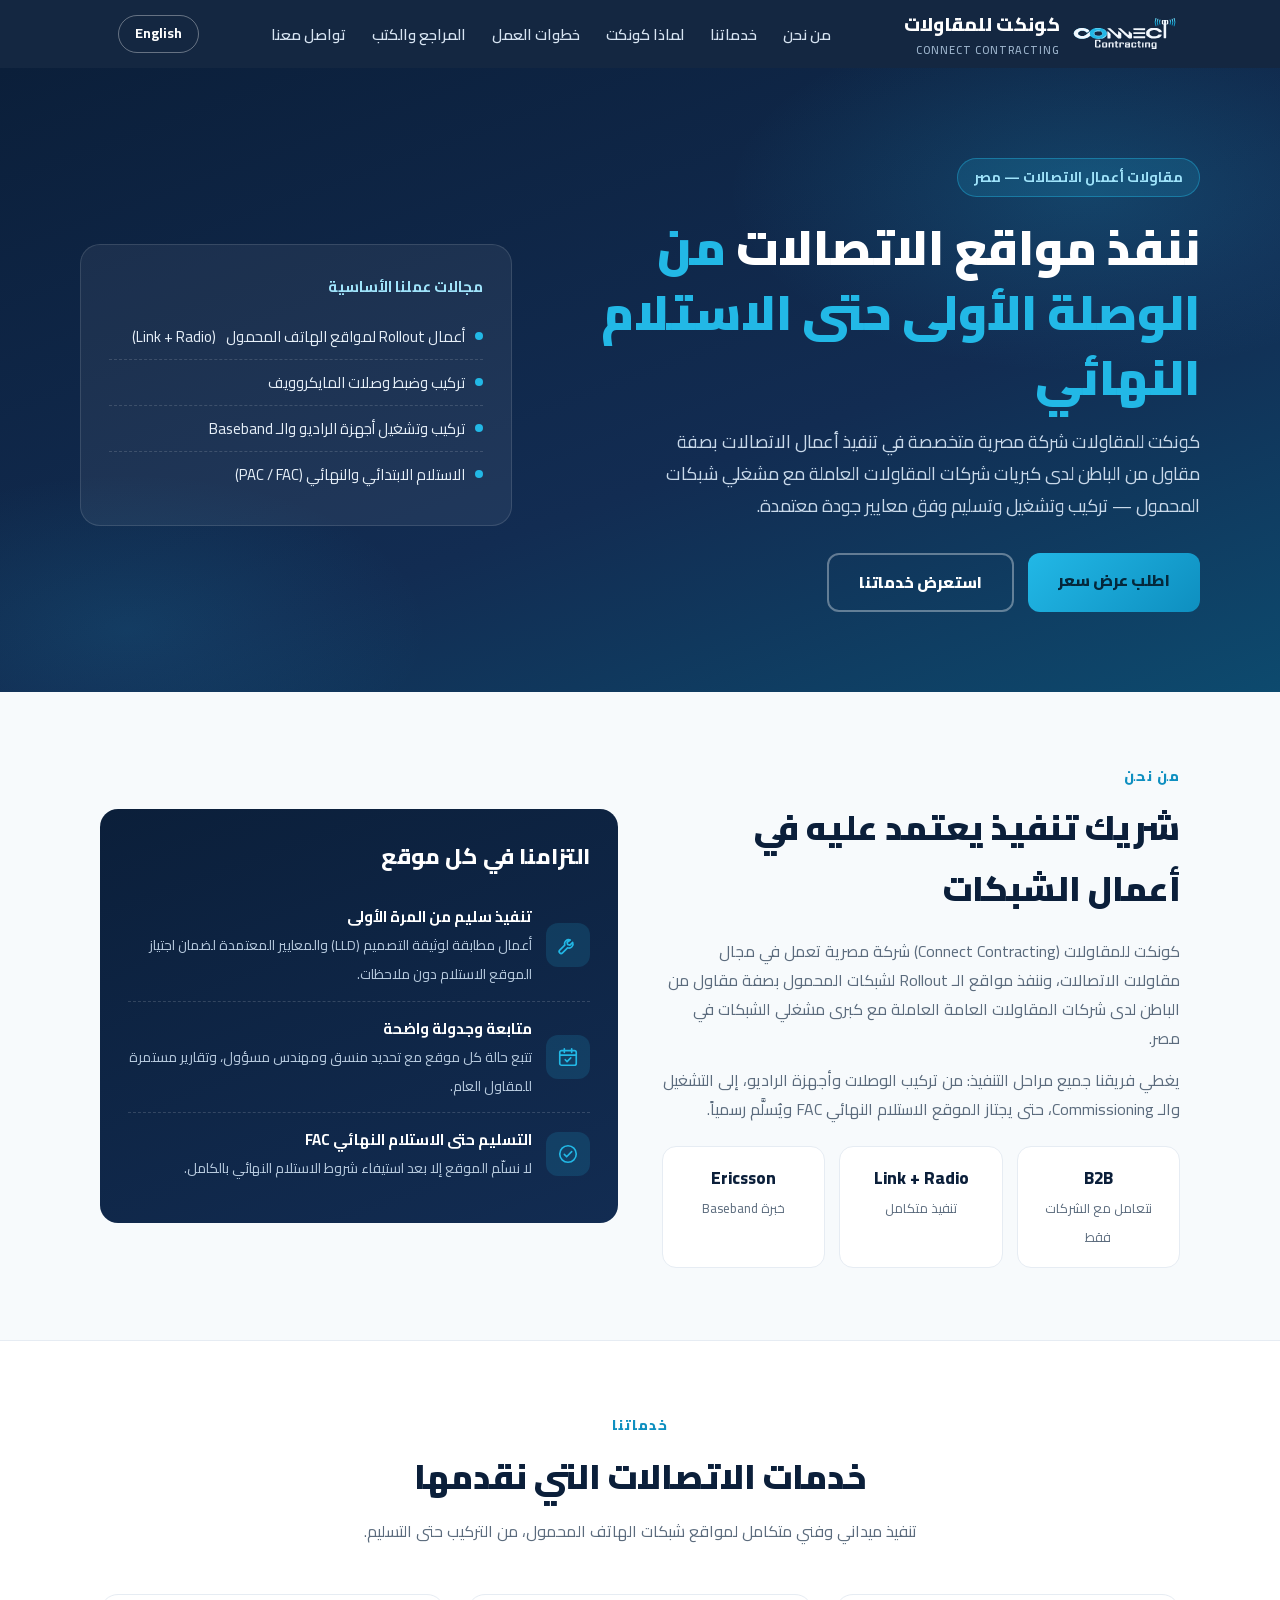
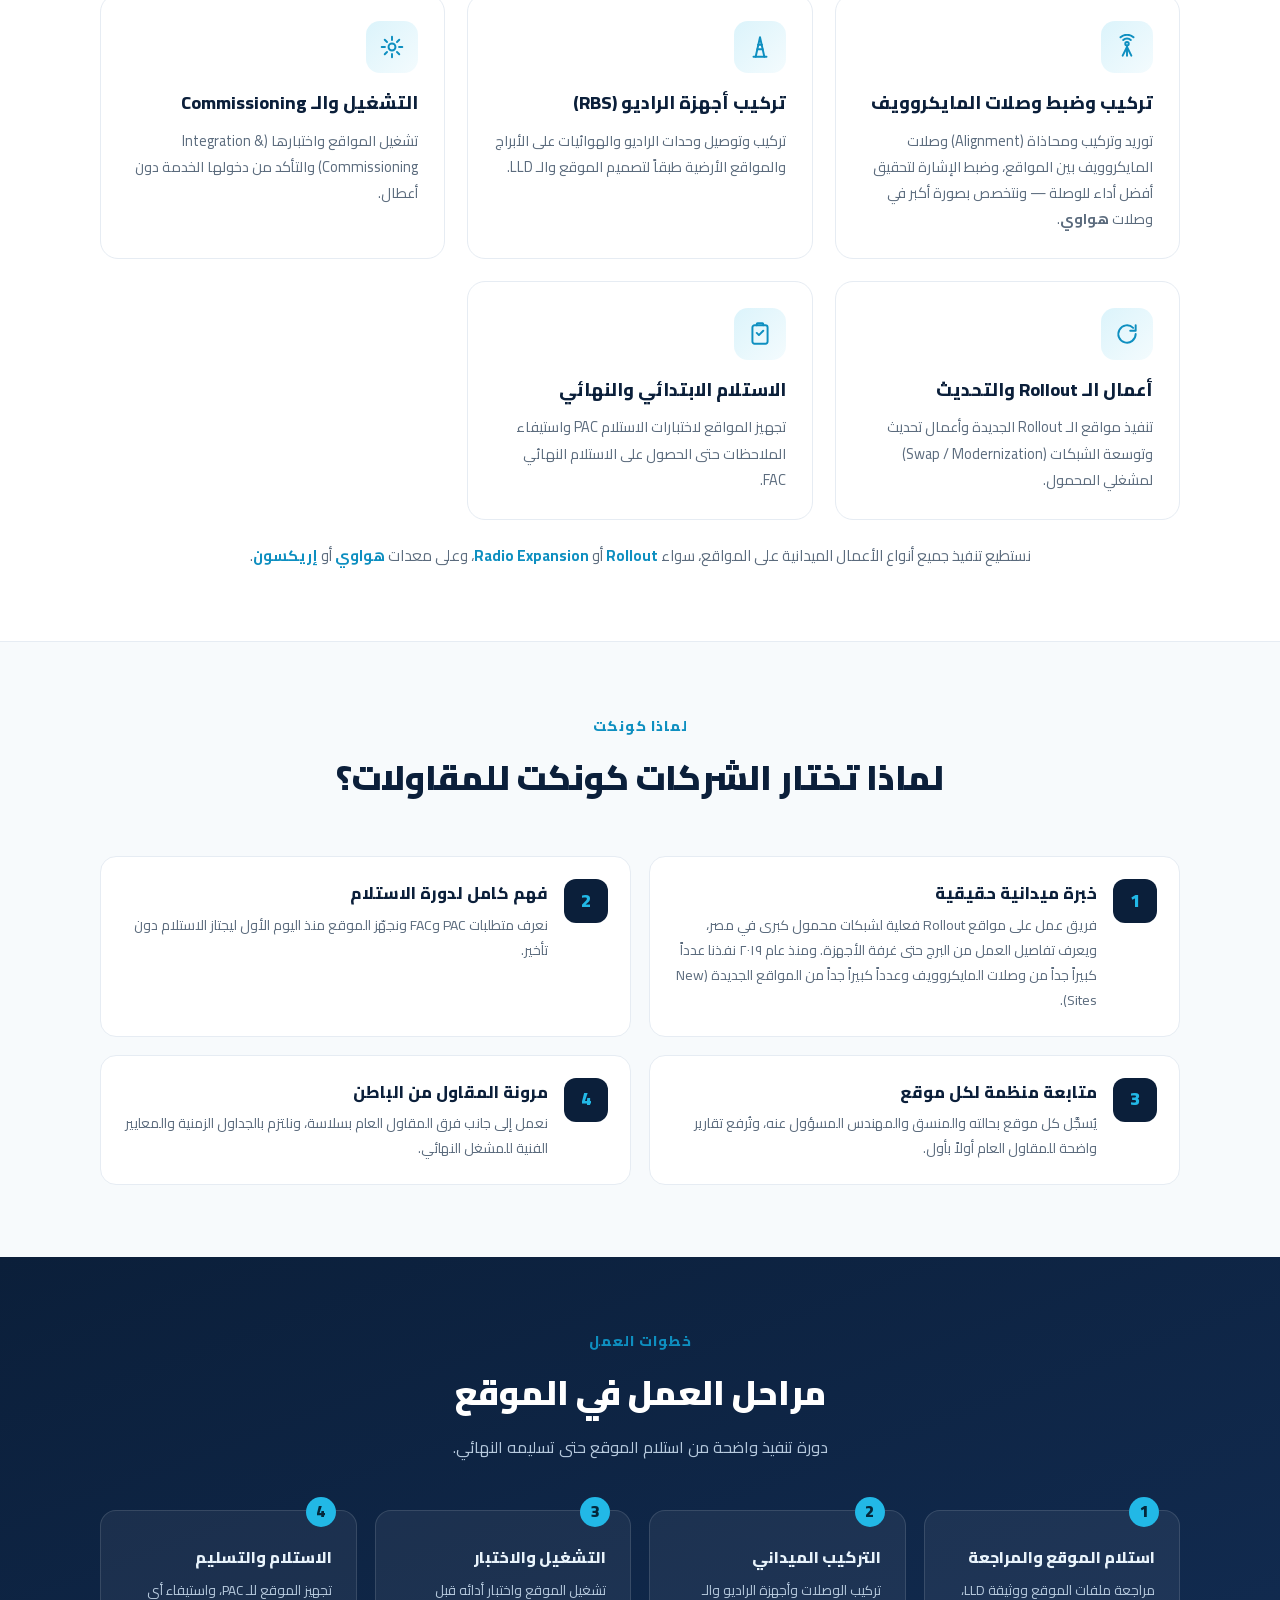
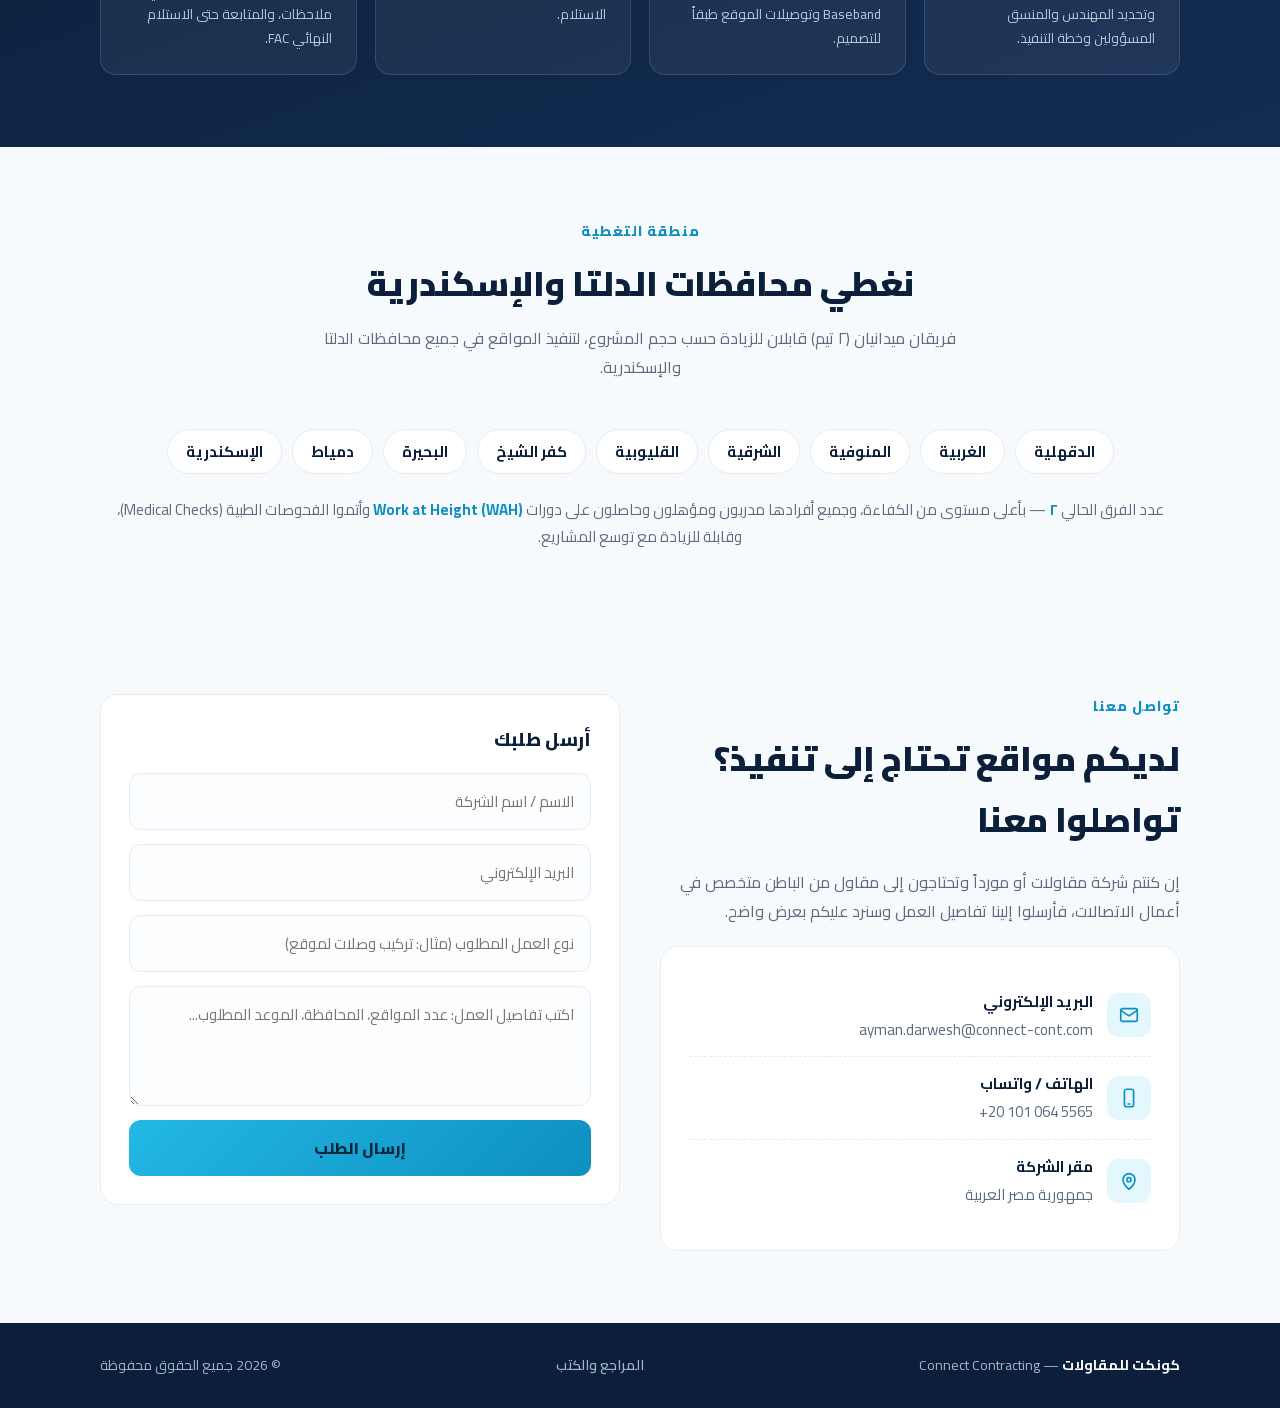
==== commit c01e5528: "Add mobile menu and footer link to library (Arabic home)" ====
--- a/index.html
+++ b/index.html
@@ -146,6 +146,10 @@
 .book .acts a:hover{transform:translateY(-1px)}
 .book .nodl{color:var(--muted);font-size:12.5px;margin-top:2px}
 .lib-note{text-align:center;color:var(--muted);font-size:13.5px;margin-top:28px}
+/* Mobile menu */
+.menu-btn{display:none;background:none;border:1px solid rgba(255,255,255,.35);color:#fff;width:38px;height:34px;border-radius:10px;margin-inline-start:8px;cursor:pointer;font-size:20px;line-height:1;padding:0;font-family:inherit}
+footer a{color:#9db4cc;text-decoration:none;font-weight:600}footer a:hover{color:var(--cyan)}
+@media(max-width:760px){.menu-btn{display:block}.nav-links{display:none;position:absolute;top:68px;inset-inline:0;flex-direction:column;gap:0;background:#0b1f3a;border-top:1px solid rgba(255,255,255,.1);padding:6px 20px 12px;box-shadow:0 12px 24px rgba(0,0,0,.25)}.nav-links.open{display:flex}.nav-links li a{display:block;padding:12px 0;border-bottom:1px solid rgba(255,255,255,.08);font-size:16px}.nav-links li:last-child a{border:0}}
 </style>
 <link rel="icon" type="image/png" sizes="32x32" href="favicon-32.png">
 <link rel="apple-touch-icon" href="logo-icon-180.png">
@@ -167,6 +171,7 @@
       <li><a href="#contact">تواصل معنا</a></li>
     </ul>
     <a class="lang" href="/en/" hreflang="en" lang="en" dir="ltr">English</a>
+    <button class="menu-btn" type="button" aria-label="القائمة" aria-expanded="false">&#9776;</button>
   </div>
 </header>
 
@@ -312,9 +317,11 @@
 <footer>
   <div class="container">
     <div><b>كونكت للمقاولات</b> — Connect Contracting</div>
+    <div><a href="/library/">المراجع والكتب</a></div>
     <div>© 2026 جميع الحقوق محفوظة</div>
   </div>
 </footer>
 
+<script>(function(){var b=document.querySelector('.menu-btn'),l=document.querySelector('.nav-links');if(!b||!l)return;b.addEventListener('click',function(){var o=l.classList.toggle('open');b.setAttribute('aria-expanded',o)});l.addEventListener('click',function(e){if(e.target.tagName==='A')l.classList.remove('open')})})();</script>
 </body>
 </html>
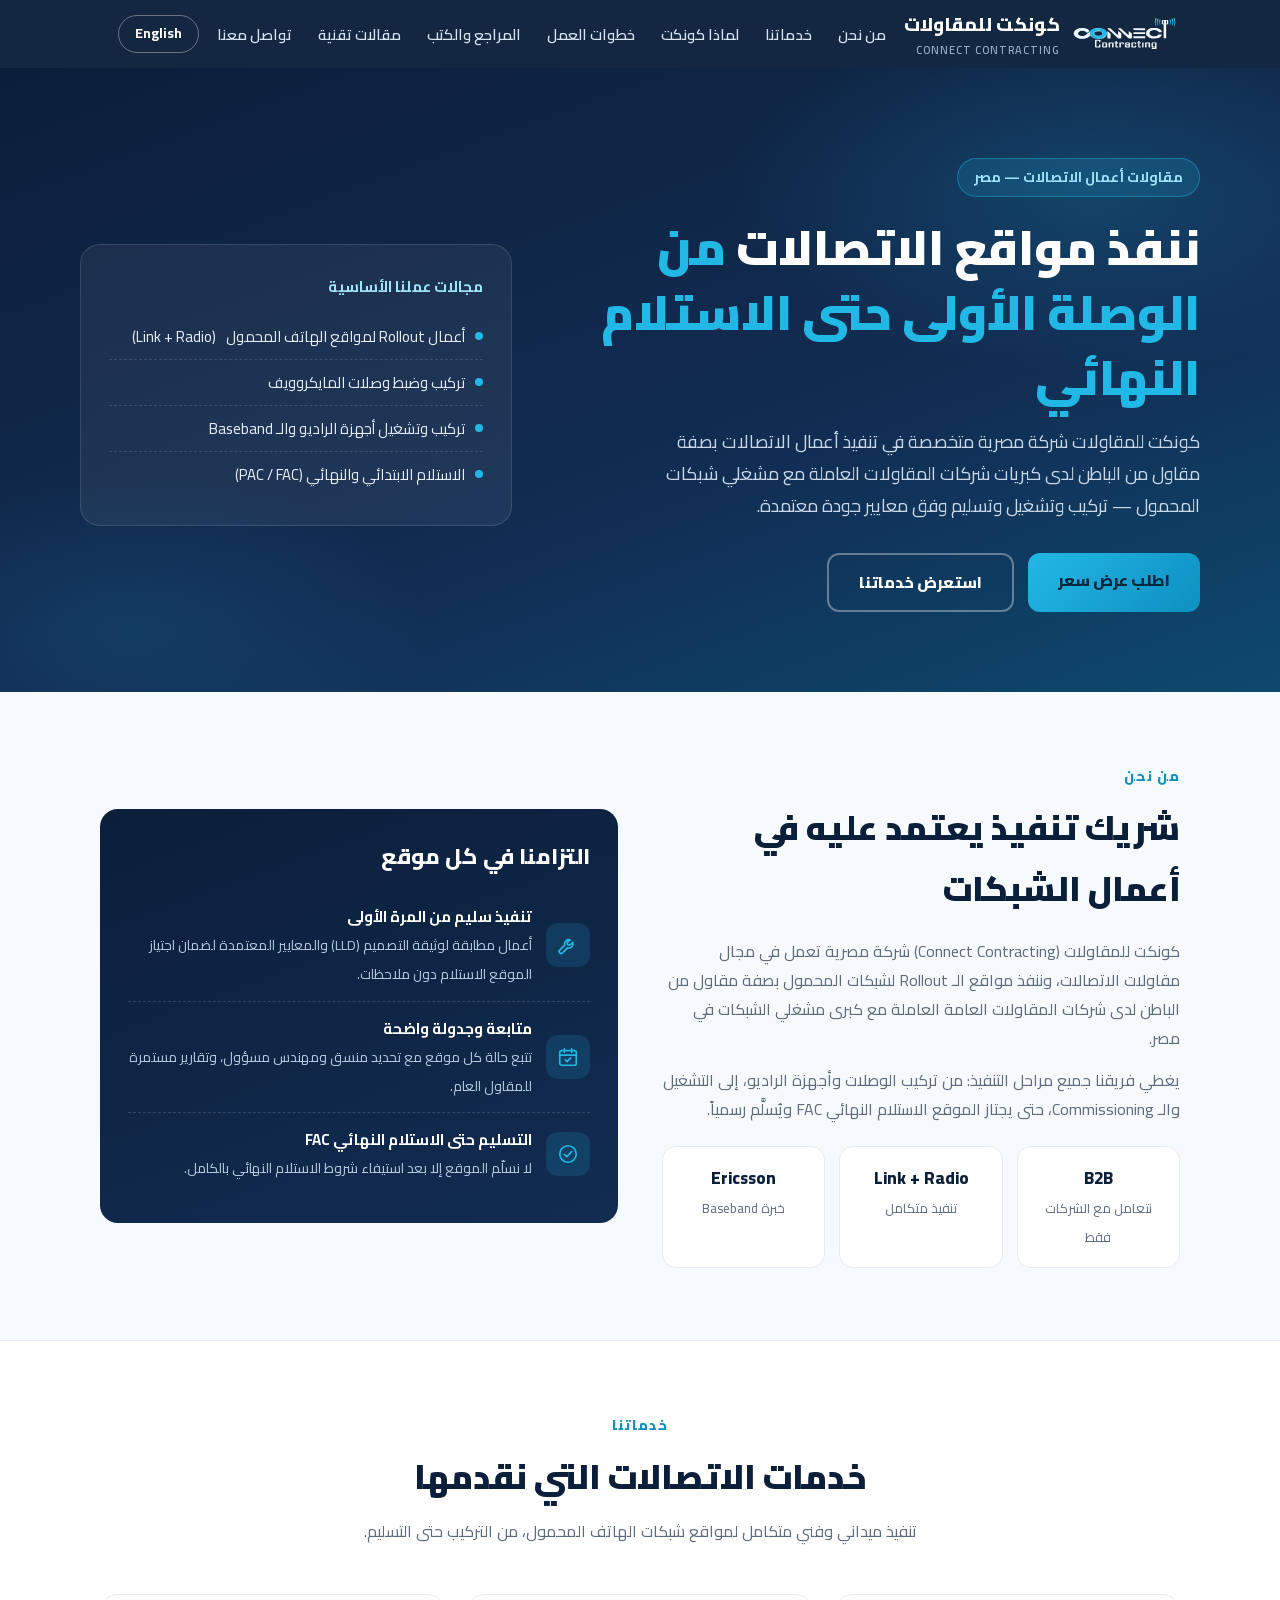
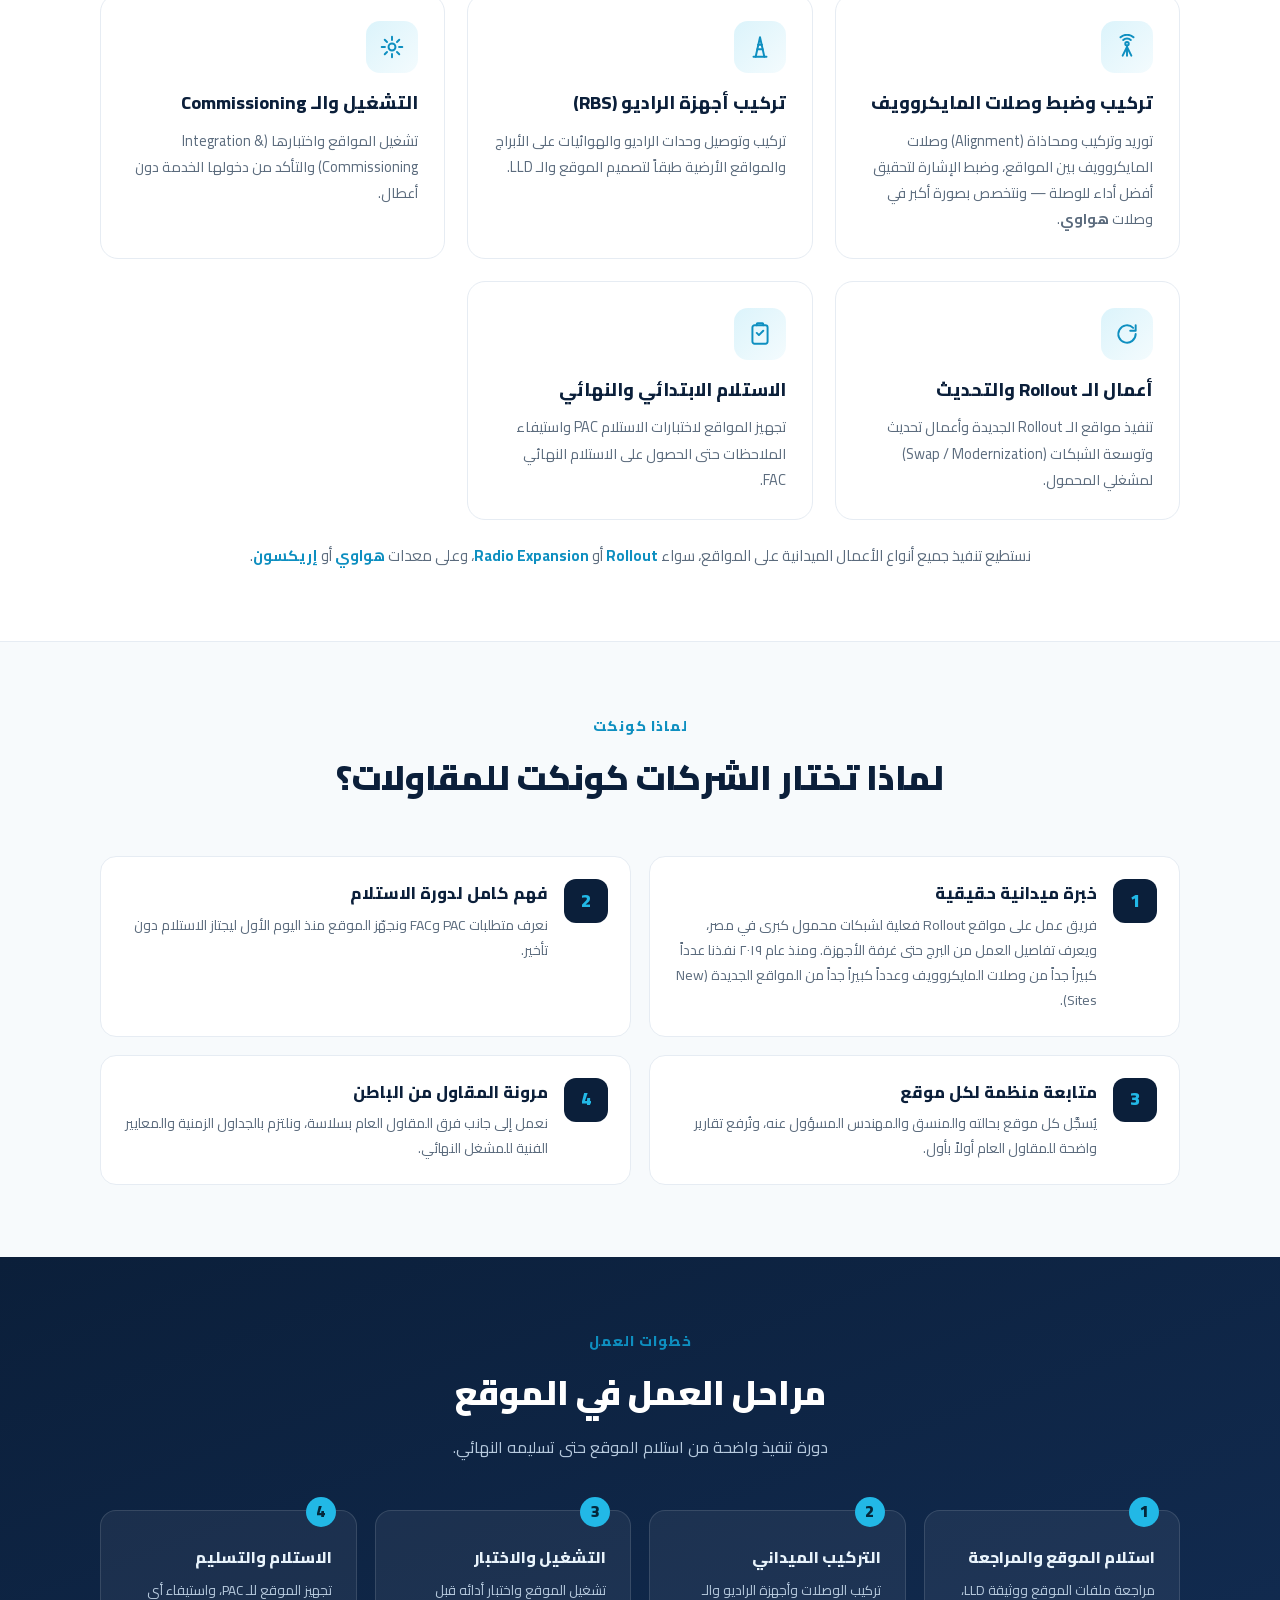
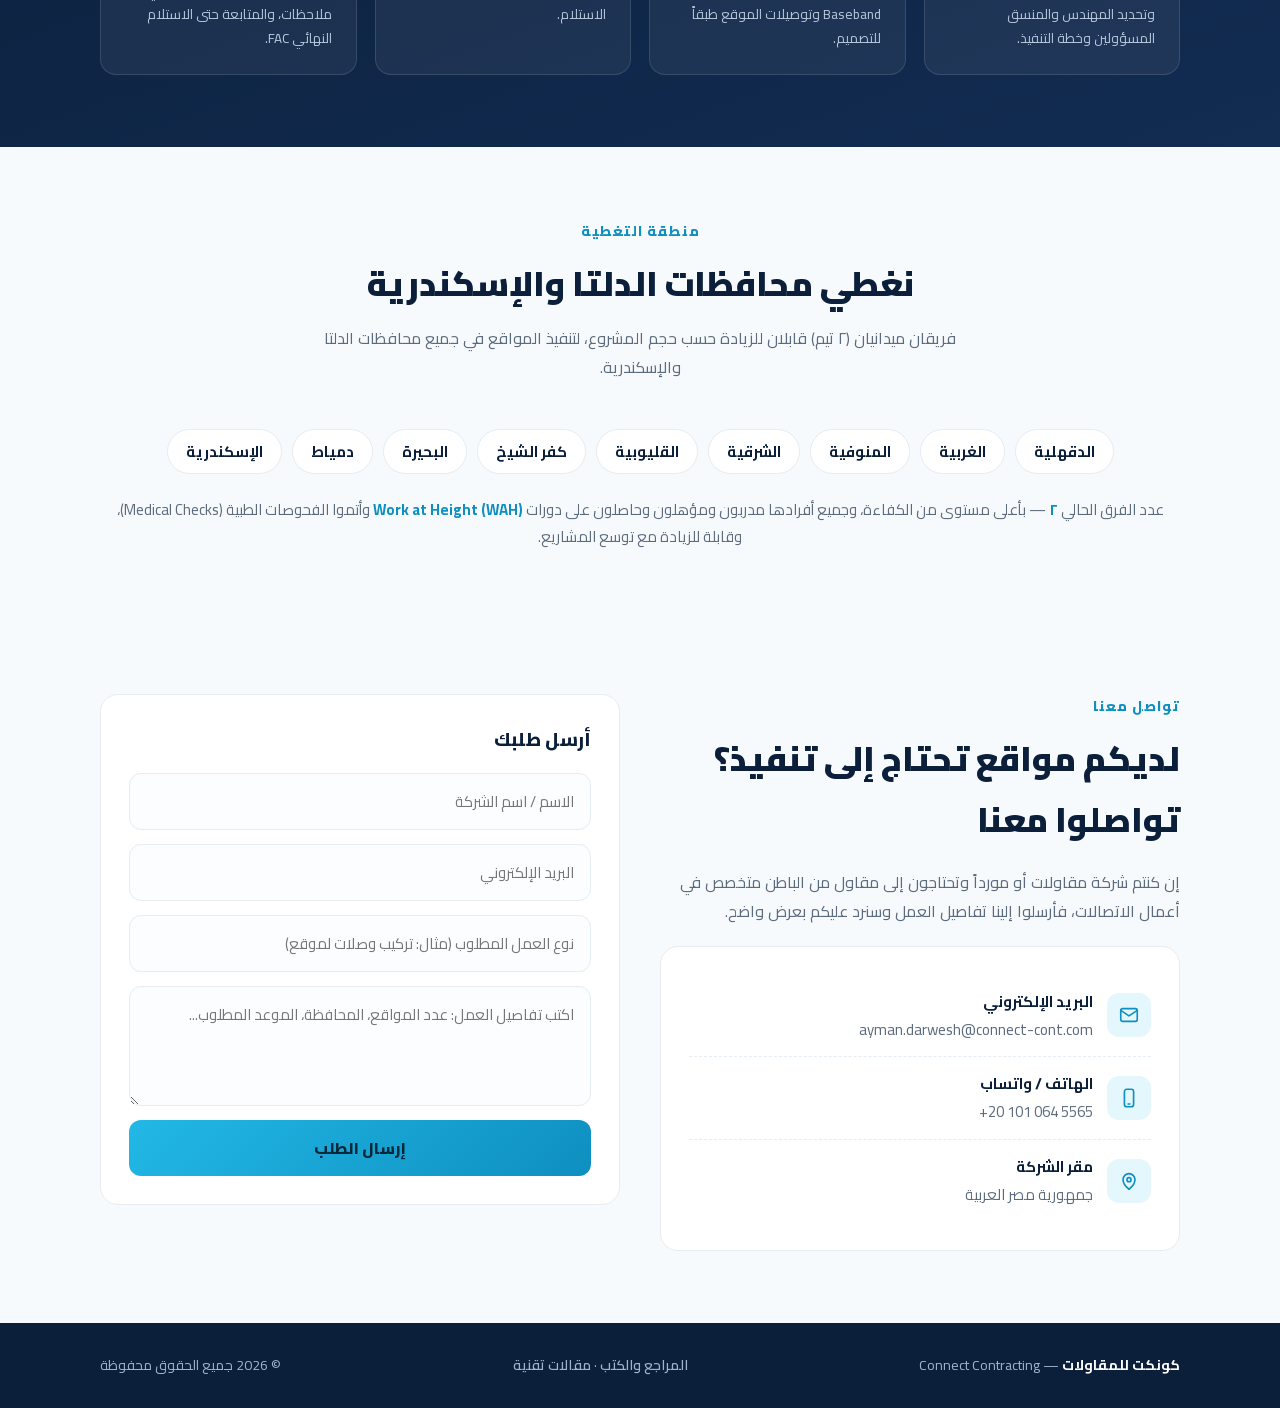
==== commit bafa1ebd: "Add articles link to Arabic homepage nav and footer" ====
--- a/index.html
+++ b/index.html
@@ -150,6 +150,7 @@
 .menu-btn{display:none;background:none;border:1px solid rgba(255,255,255,.35);color:#fff;width:38px;height:34px;border-radius:10px;margin-inline-start:8px;cursor:pointer;font-size:20px;line-height:1;padding:0;font-family:inherit}
 footer a{color:#9db4cc;text-decoration:none;font-weight:600}footer a:hover{color:var(--cyan)}
 @media(max-width:760px){.menu-btn{display:block}.nav-links{display:none;position:absolute;top:68px;inset-inline:0;flex-direction:column;gap:0;background:#0b1f3a;border-top:1px solid rgba(255,255,255,.1);padding:6px 20px 12px;box-shadow:0 12px 24px rgba(0,0,0,.25)}.nav-links.open{display:flex}.nav-links li a{display:block;padding:12px 0;border-bottom:1px solid rgba(255,255,255,.08);font-size:16px}.nav-links li:last-child a{border:0}}
+@media(max-width:760px){.brand{gap:6px}.brand b{font-size:14px}.lang{margin-inline-start:6px;padding:4px 10px;font-size:12.5px}.menu-btn{width:34px;margin-inline-start:6px}}
 </style>
 <link rel="icon" type="image/png" sizes="32x32" href="favicon-32.png">
 <link rel="apple-touch-icon" href="logo-icon-180.png">
@@ -168,6 +169,7 @@
       <li><a href="#why">لماذا كونكت</a></li>
       <li><a href="#process">خطوات العمل</a></li>
       <li><a href="/library/">المراجع والكتب</a></li>
+      <li><a href="/articles/">مقالات تقنية</a></li>
       <li><a href="#contact">تواصل معنا</a></li>
     </ul>
     <a class="lang" href="/en/" hreflang="en" lang="en" dir="ltr">English</a>
@@ -317,7 +319,7 @@
 <footer>
   <div class="container">
     <div><b>كونكت للمقاولات</b> — Connect Contracting</div>
-    <div><a href="/library/">المراجع والكتب</a></div>
+    <div><a href="/library/">المراجع والكتب</a> · <a href="/articles/">مقالات تقنية</a></div>
     <div>© 2026 جميع الحقوق محفوظة</div>
   </div>
 </footer>
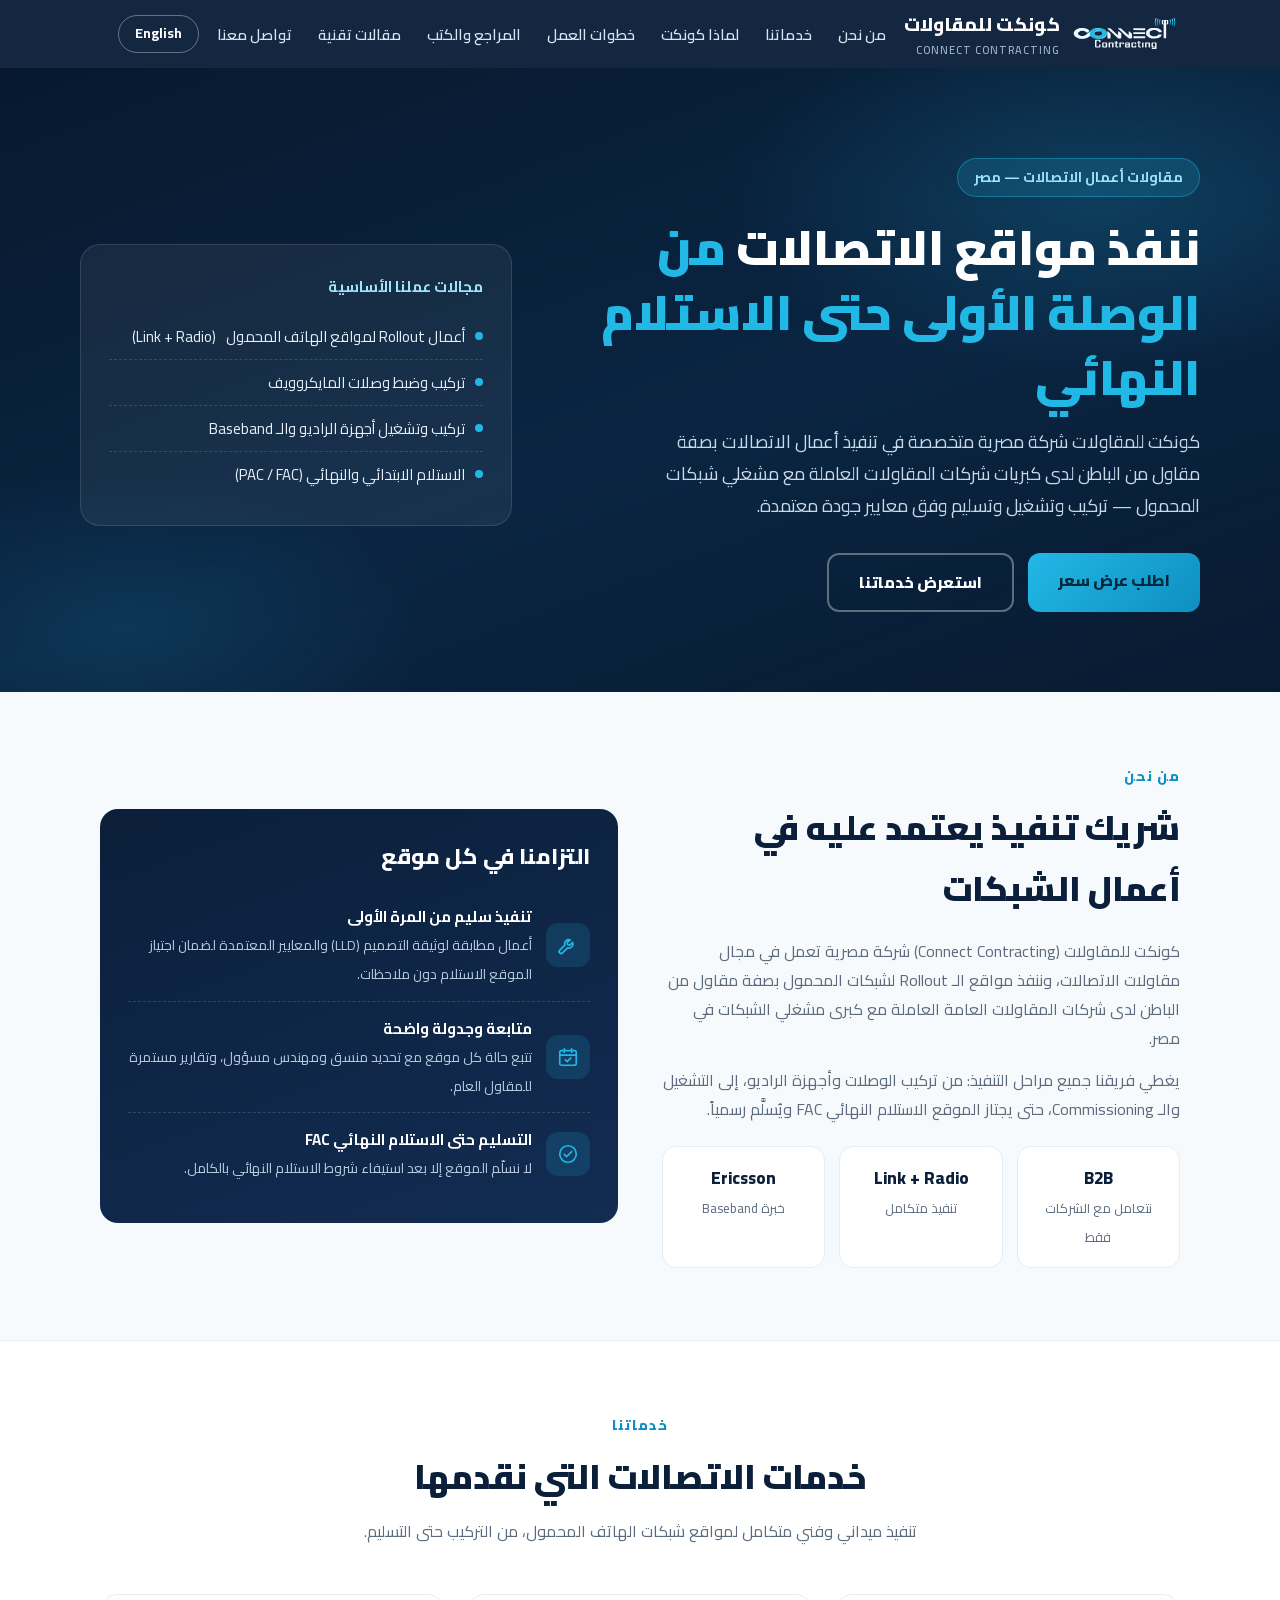
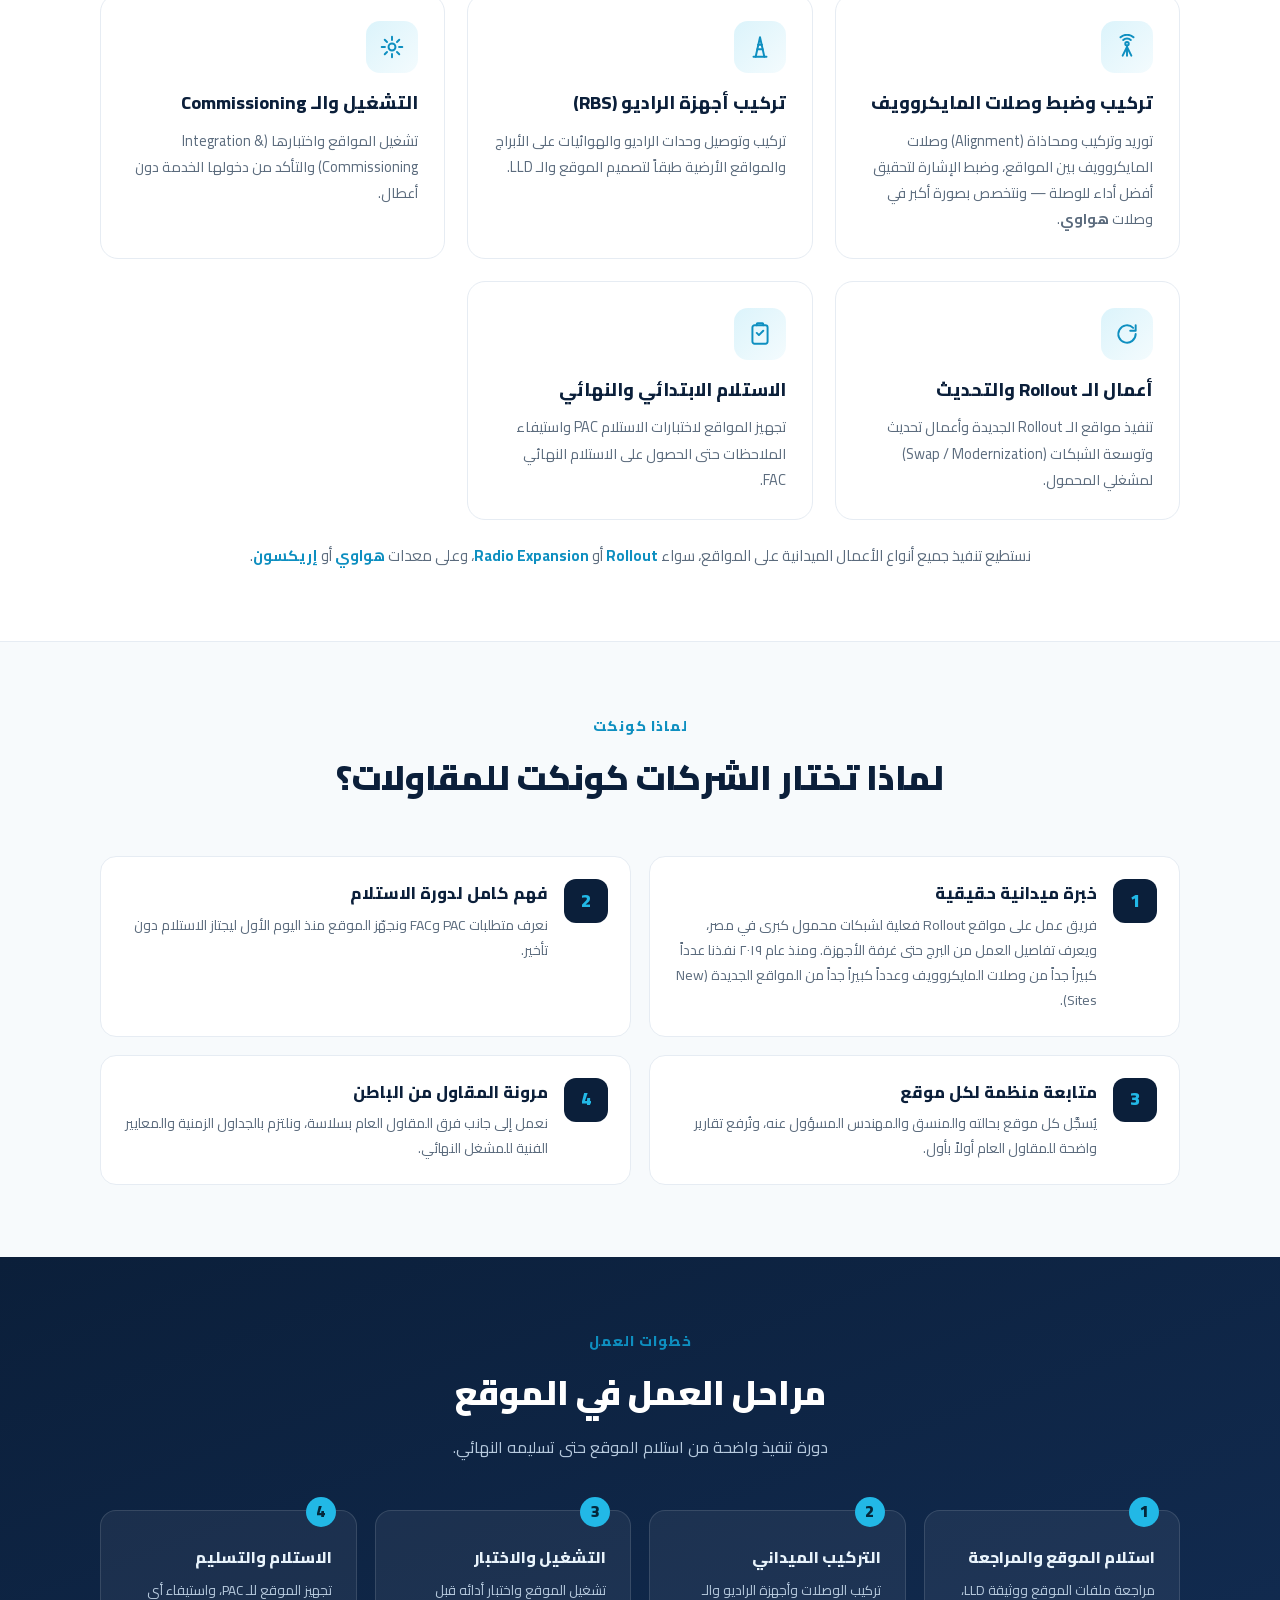
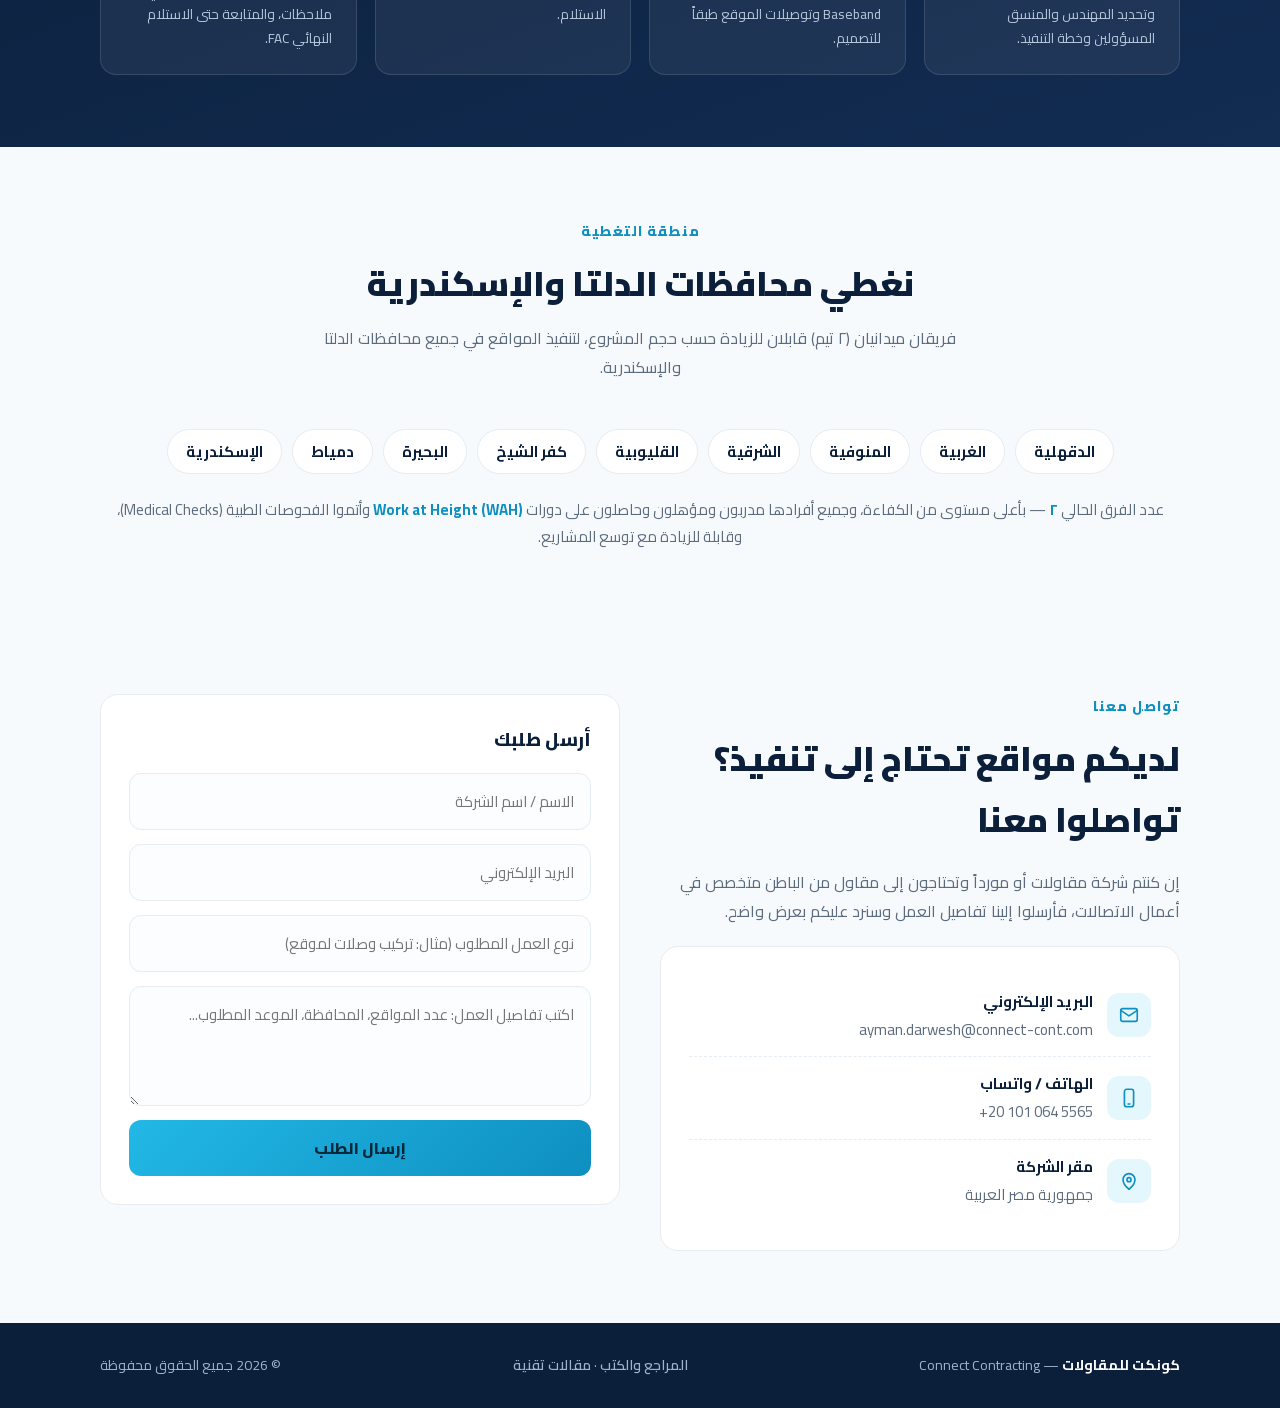
==== commit 59db33b9: "Implement hero slideshow in index.html Added hero slideshow section with images and animations." ====
--- a/index.html
+++ b/index.html
@@ -151,6 +151,14 @@
 footer a{color:#9db4cc;text-decoration:none;font-weight:600}footer a:hover{color:var(--cyan)}
 @media(max-width:760px){.menu-btn{display:block}.nav-links{display:none;position:absolute;top:68px;inset-inline:0;flex-direction:column;gap:0;background:#0b1f3a;border-top:1px solid rgba(255,255,255,.1);padding:6px 20px 12px;box-shadow:0 12px 24px rgba(0,0,0,.25)}.nav-links.open{display:flex}.nav-links li a{display:block;padding:12px 0;border-bottom:1px solid rgba(255,255,255,.08);font-size:16px}.nav-links li:last-child a{border:0}}
 @media(max-width:760px){.brand{gap:6px}.brand b{font-size:14px}.lang{margin-inline-start:6px;padding:4px 10px;font-size:12.5px}.menu-btn{width:34px;margin-inline-start:6px}}
+
+/* hero slideshow */
+.hero-slides{position:absolute;inset:0;z-index:0;overflow:hidden;background:var(--navy)}
+.hero-slides img{position:absolute;inset:0;width:100%;height:100%;object-fit:cover;opacity:0;transform:scale(1);animation:heroFade 36s infinite;will-change:opacity,transform}
+.hero-slides img:nth-child(1){animation-delay:0s}.hero-slides img:nth-child(2){animation-delay:6s}.hero-slides img:nth-child(3){animation-delay:12s}.hero-slides img:nth-child(4){animation-delay:18s}.hero-slides img:nth-child(5){animation-delay:24s}.hero-slides img:nth-child(6){animation-delay:30s}
+.hero-slides::after{content:"";position:absolute;inset:0;background:linear-gradient(160deg,rgba(7,24,44,.86) 0%,rgba(10,40,70,.72) 55%,rgba(7,24,44,.6) 100%)}
+@keyframes heroFade{0%{opacity:0;transform:scale(1)}4%{opacity:1}17%{opacity:1}21%{opacity:0;transform:scale(1.12)}100%{opacity:0;transform:scale(1.12)}}
+@media(prefers-reduced-motion:reduce){.hero-slides img{animation:none}.hero-slides img:first-child{opacity:1}}
 </style>
 <link rel="icon" type="image/png" sizes="32x32" href="favicon-32.png">
 <link rel="apple-touch-icon" href="logo-icon-180.png">
@@ -178,6 +186,7 @@
 </header>
 
 <div class="hero" id="top">
+  <div class="hero-slides" aria-hidden="true"><img src="/img/1-hero1.jpg" alt="" fetchpriority="high"><img src="/img/2-hero2.jpg" alt="" loading="lazy"><img src="/img/3-hero3.jpg" alt="" loading="lazy"><img src="/img/4-hero4.jpg" alt="" loading="lazy"><img src="/img/5-hero5.jpg" alt="" loading="lazy"><img src="/img/6-hero6.jpg" alt="" loading="lazy"></div>
   <div class="container hero-inner">
     <div>
       <span class="tag">مقاولات أعمال الاتصالات — مصر</span>
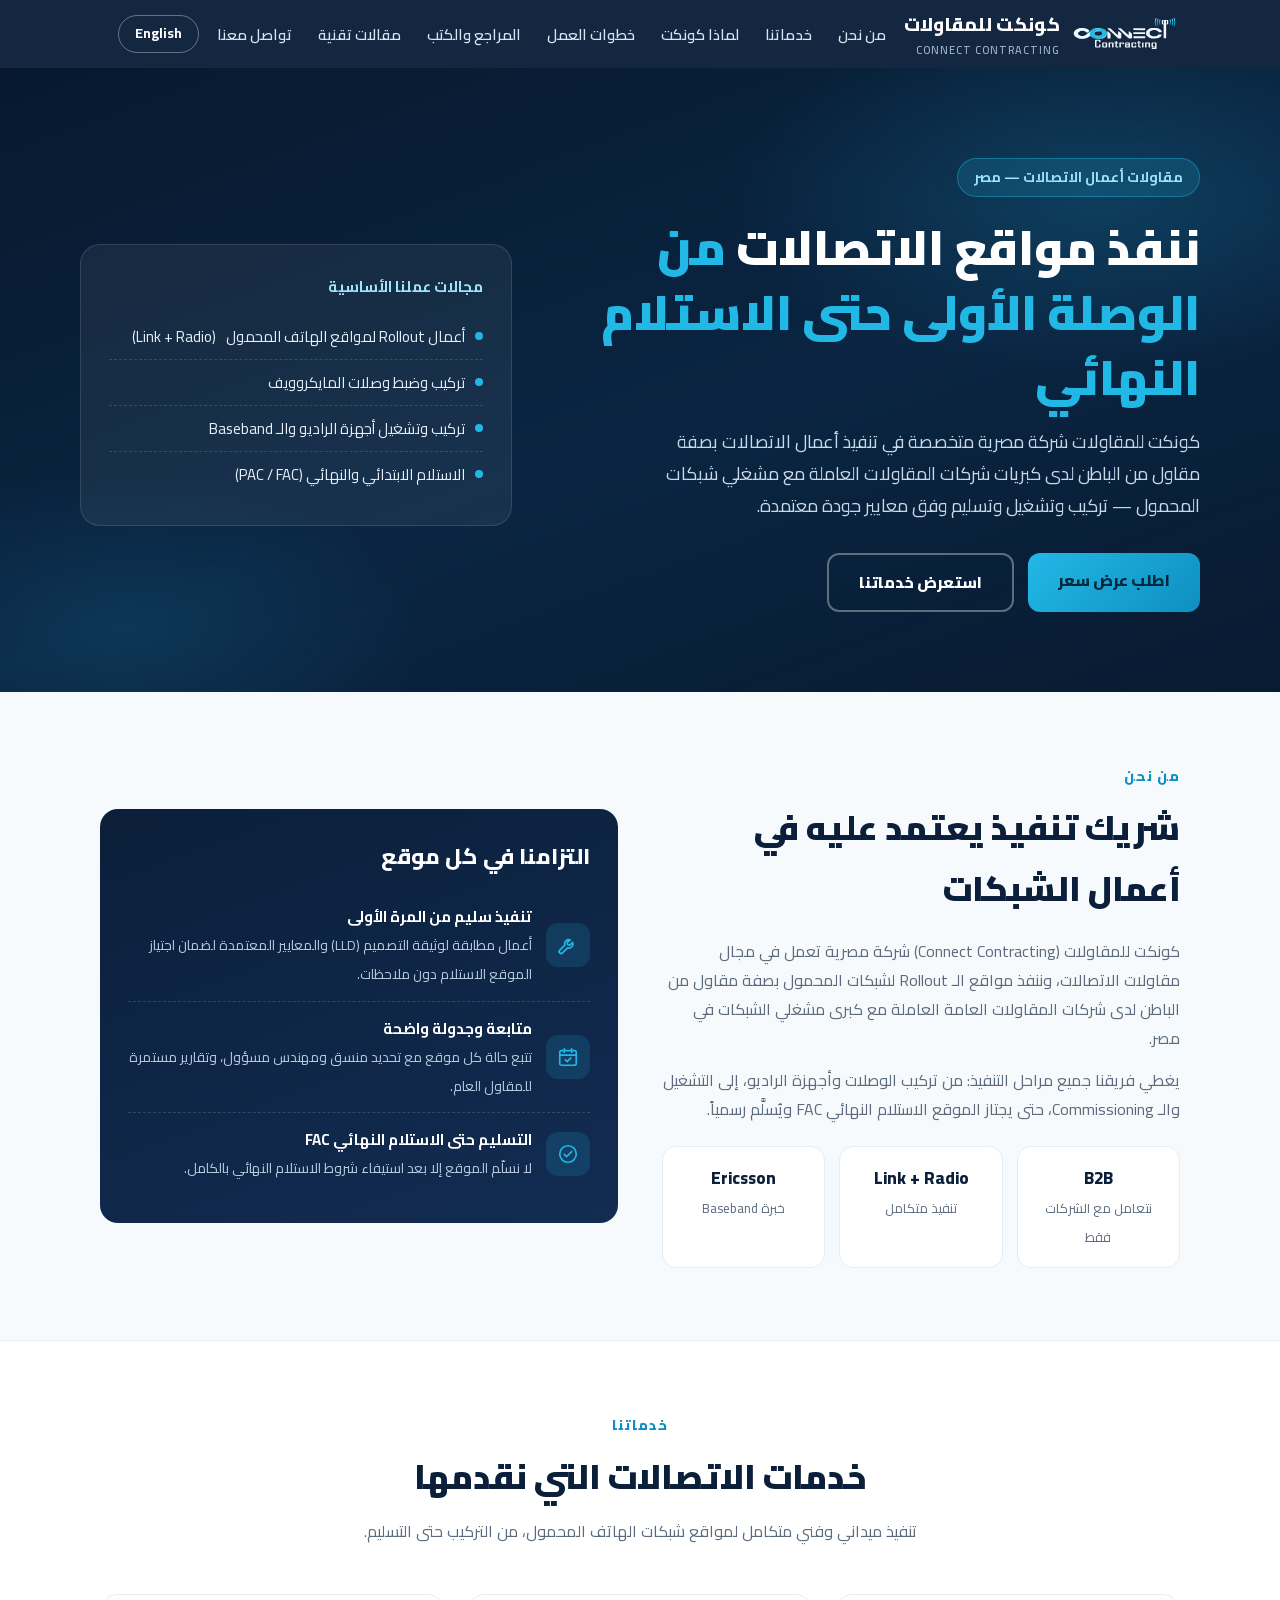
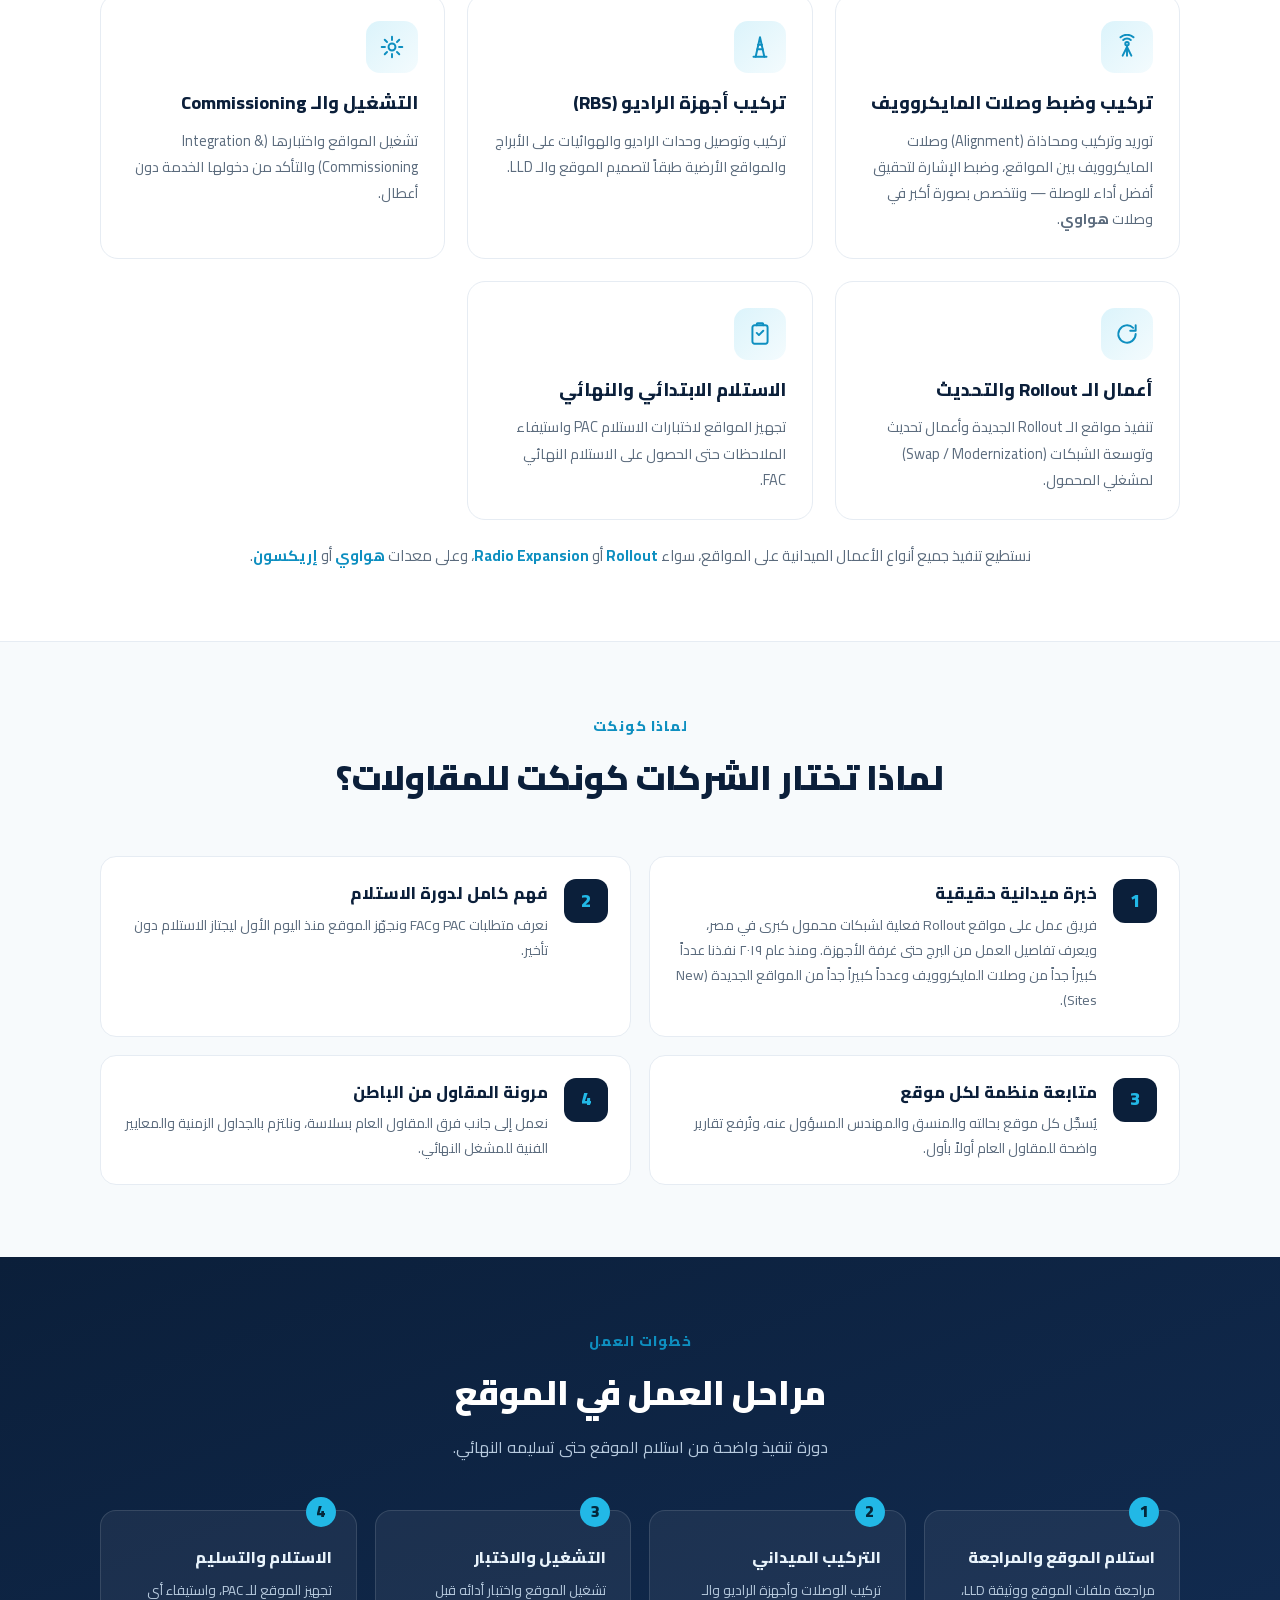
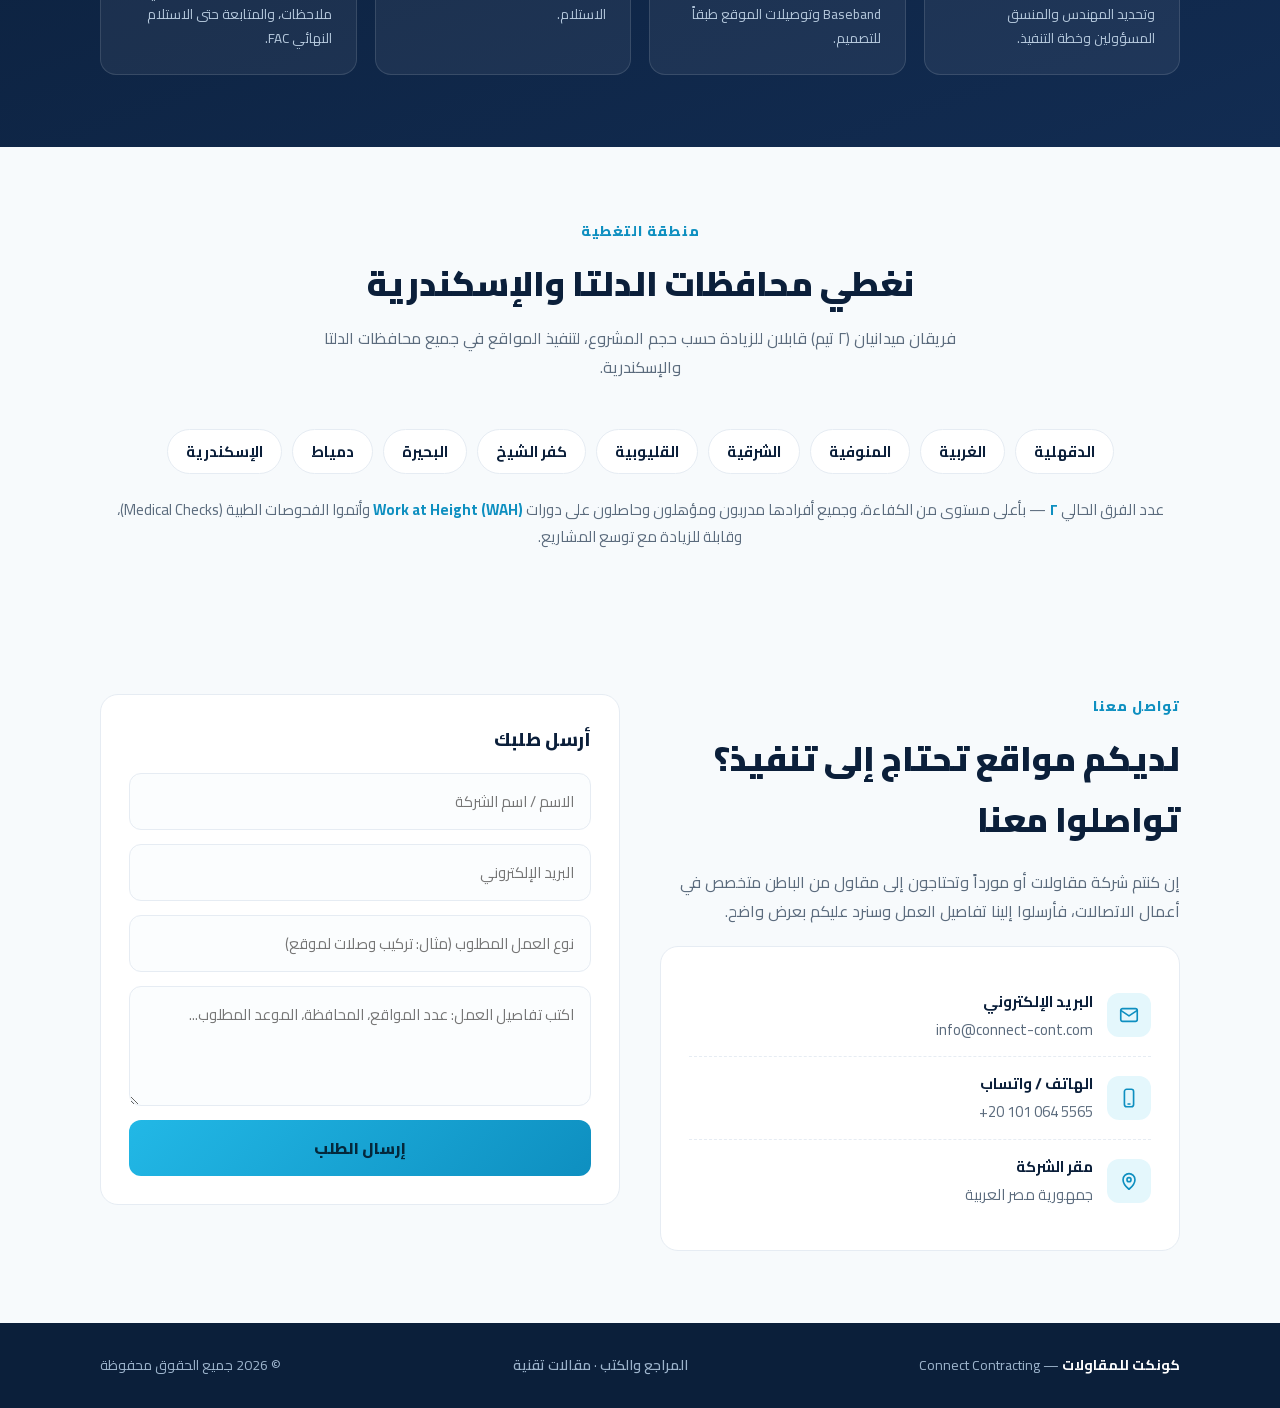
==== commit 94ad1a1e: "Replace company contact email" ====
--- a/index.html
+++ b/index.html
@@ -307,14 +307,14 @@
       </div>
       <p style="color:var(--muted);margin-bottom:20px">إن كنتم شركة مقاولات أو مورداً وتحتاجون إلى مقاول من الباطن متخصص في أعمال الاتصالات، فأرسلوا إلينا تفاصيل العمل وسنرد عليكم بعرض واضح.</p>
       <div class="c-card">
-        <div class="c-item"><div class="ic"><svg viewBox="0 0 24 24" width="22" height="22" fill="none" stroke="#0e8fc0" stroke-width="1.8" stroke-linecap="round" stroke-linejoin="round"><rect x="3" y="5" width="18" height="14" rx="2"/><path d="M3 7l9 6 9-6"/></svg></div><div><b>البريد الإلكتروني</b><a href="mailto:ayman.darwesh@connect-cont.com">ayman.darwesh@connect-cont.com</a></div></div>
+        <div class="c-item"><div class="ic"><svg viewBox="0 0 24 24" width="22" height="22" fill="none" stroke="#0e8fc0" stroke-width="1.8" stroke-linecap="round" stroke-linejoin="round"><rect x="3" y="5" width="18" height="14" rx="2"/><path d="M3 7l9 6 9-6"/></svg></div><div><b>البريد الإلكتروني</b><a href="mailto:info@connect-cont.com">info@connect-cont.com</a></div></div>
         <div class="c-item"><div class="ic"><svg viewBox="0 0 24 24" width="22" height="22" fill="none" stroke="#0e8fc0" stroke-width="1.8" stroke-linecap="round" stroke-linejoin="round"><rect x="7" y="2.5" width="10" height="19" rx="2.5"/><path d="M11 18.5h2"/></svg></div><div><b>الهاتف / واتساب</b><a href="https://wa.me/201010645565" target="_blank" rel="noopener">+20 101 064 5565</a></div></div>
         <div class="c-item" style="border:0"><div class="ic"><svg viewBox="0 0 24 24" width="22" height="22" fill="none" stroke="#0e8fc0" stroke-width="1.8" stroke-linecap="round" stroke-linejoin="round"><path d="M12 21s-6.5-5.4-6.5-10.5a6.5 6.5 0 0 1 13 0C18.5 15.6 12 21 12 21z"/><circle cx="12" cy="10.5" r="2.2"/></svg></div><div><b>مقر الشركة</b><span class="v">جمهورية مصر العربية</span></div></div>
       </div>
     </div>
     <div class="c-card">
       <h3 style="color:var(--navy);font-weight:800;margin-bottom:16px">أرسل طلبك</h3>
-      <form action="mailto:ayman.darwesh@connect-cont.com" method="post" enctype="text/plain">
+      <form action="mailto:info@connect-cont.com" method="post" enctype="text/plain">
         <input type="text" name="الاسم" placeholder="الاسم / اسم الشركة" required>
         <input type="email" name="البريد" placeholder="البريد الإلكتروني" required>
         <input type="text" name="الموضوع" placeholder="نوع العمل المطلوب (مثال: تركيب وصلات لموقع)">
